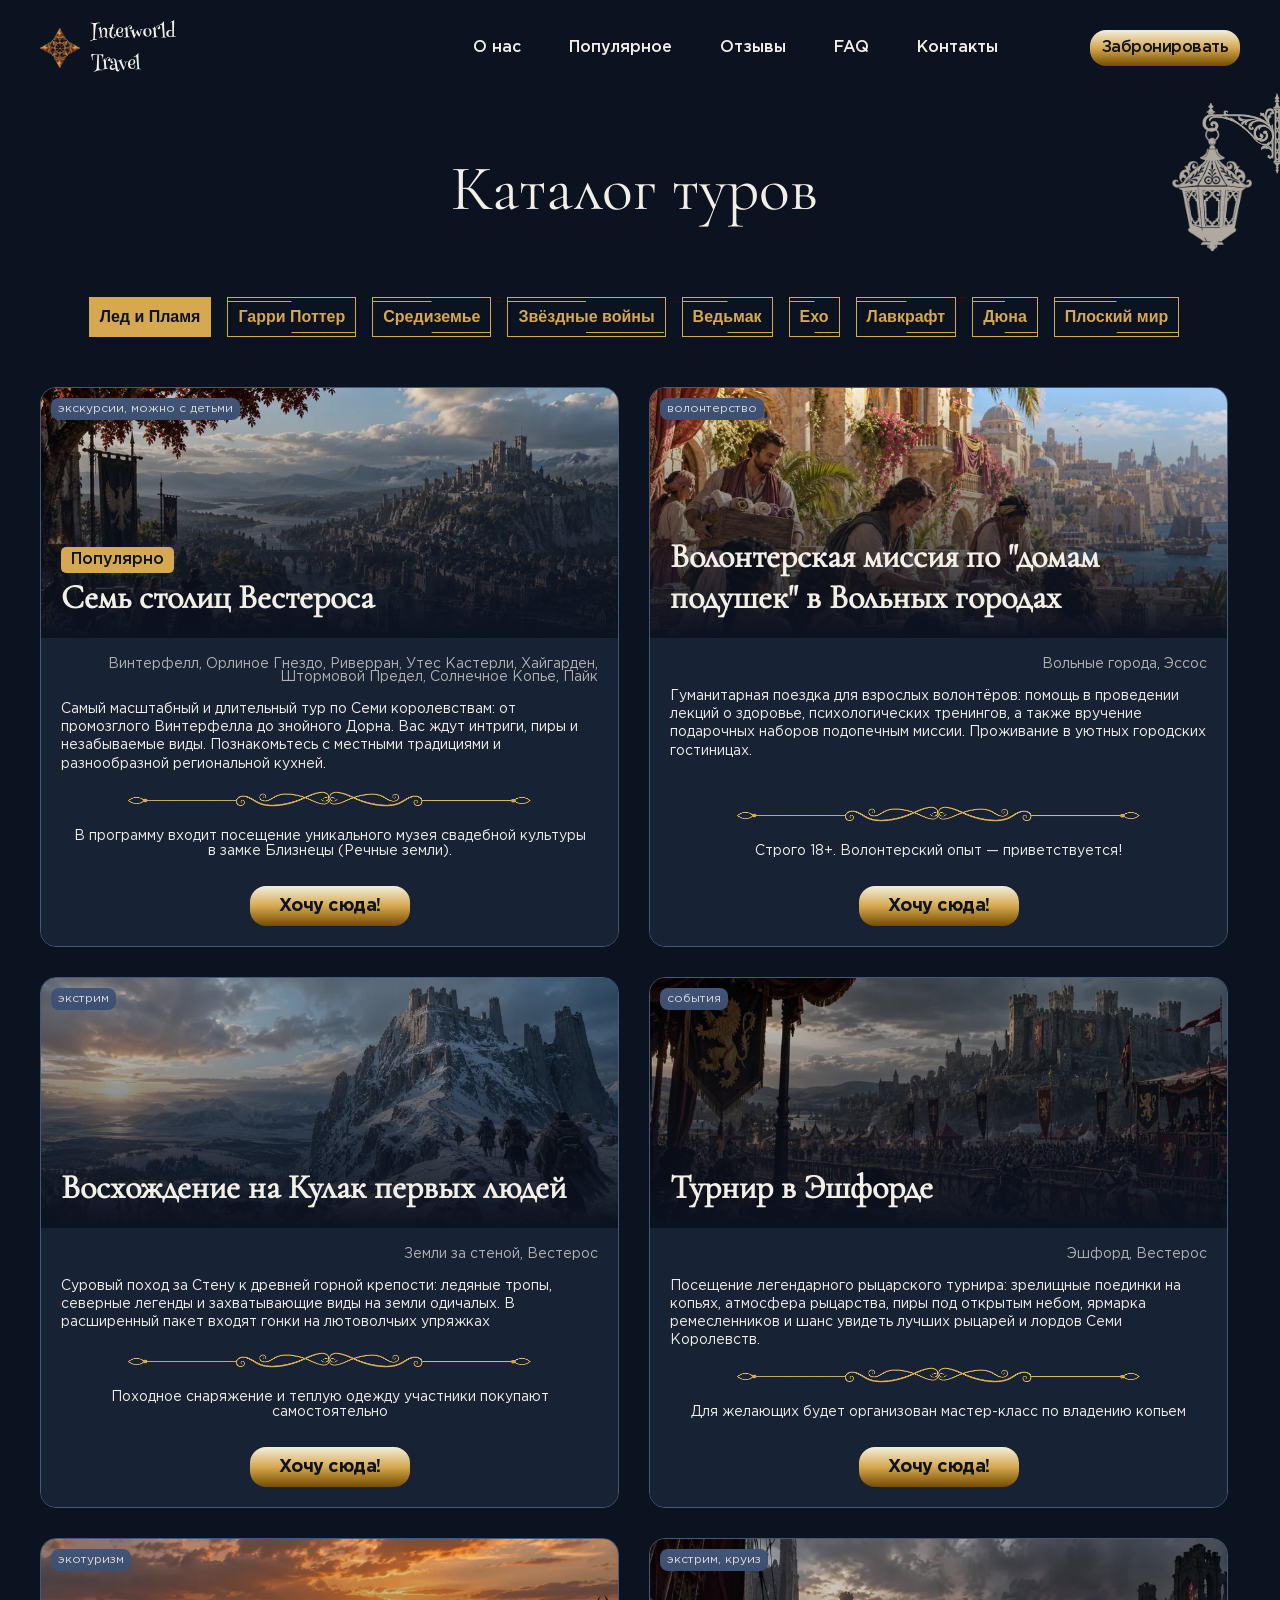
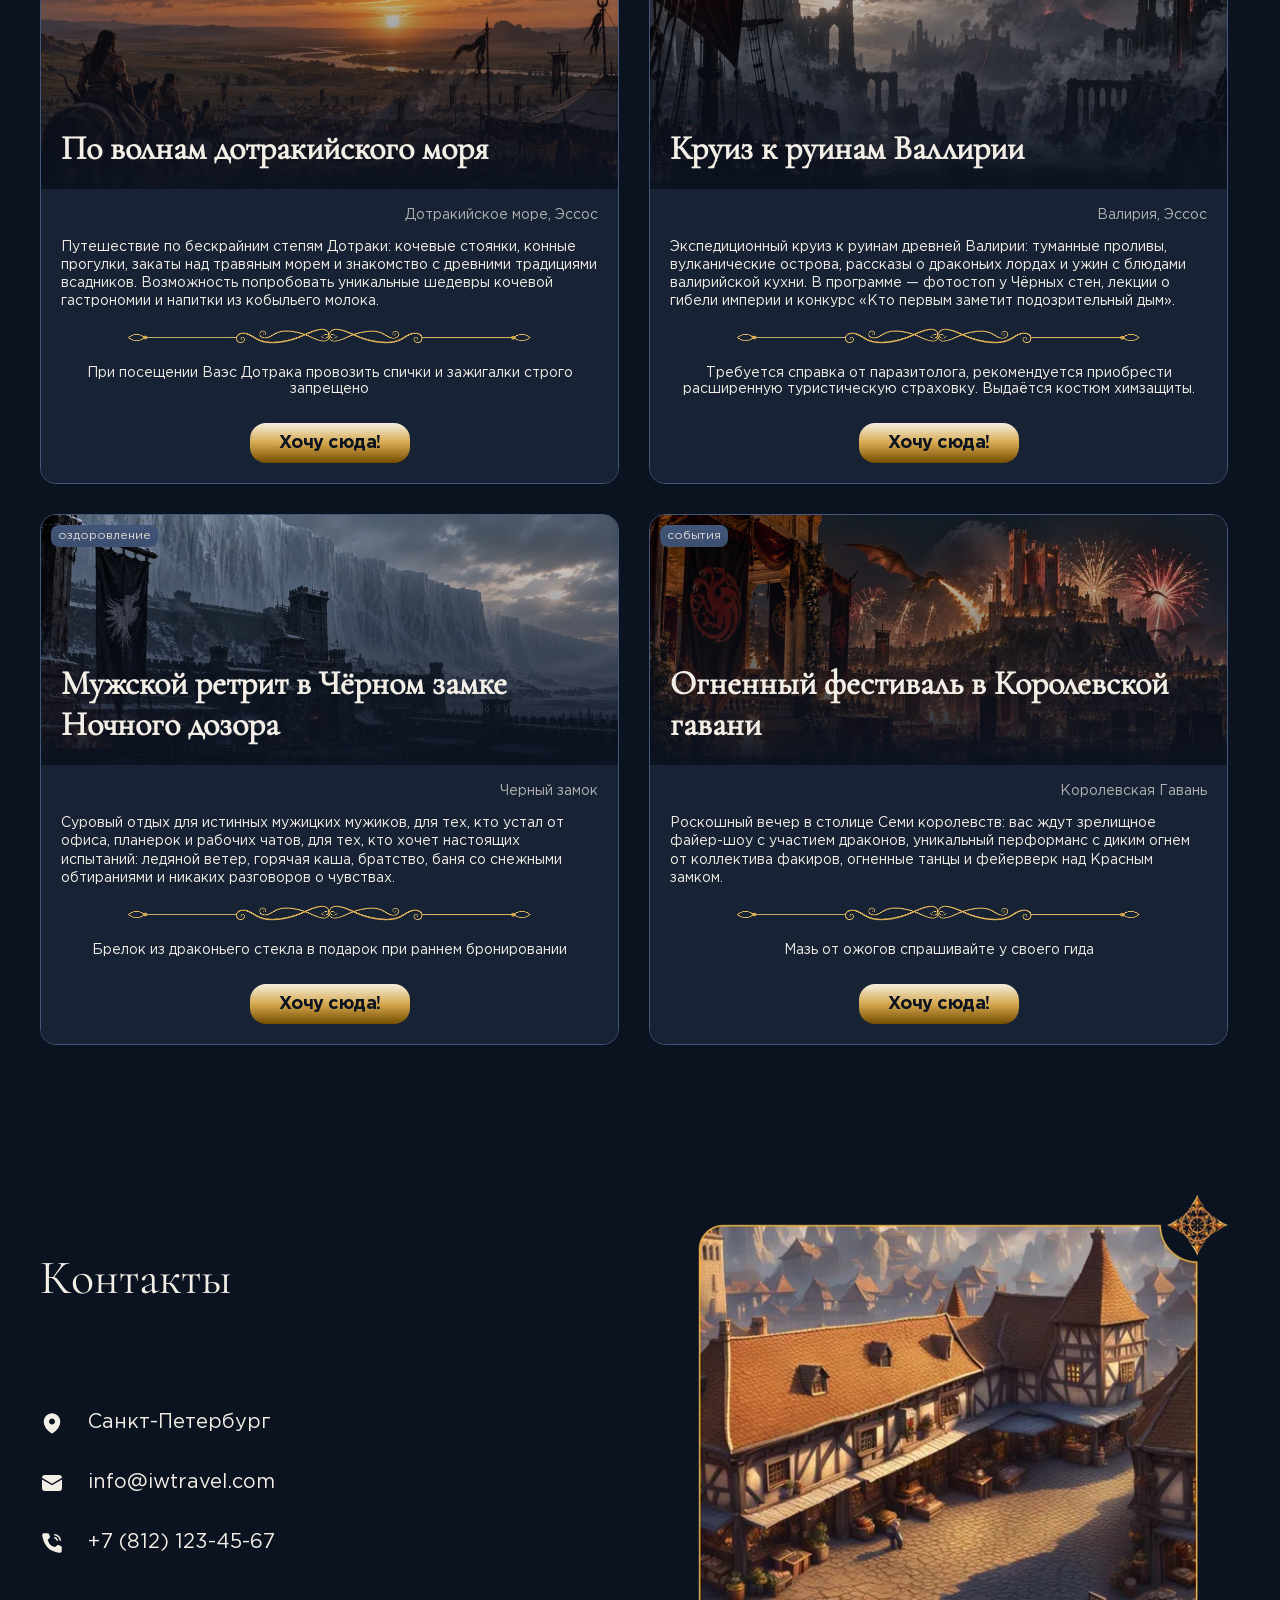
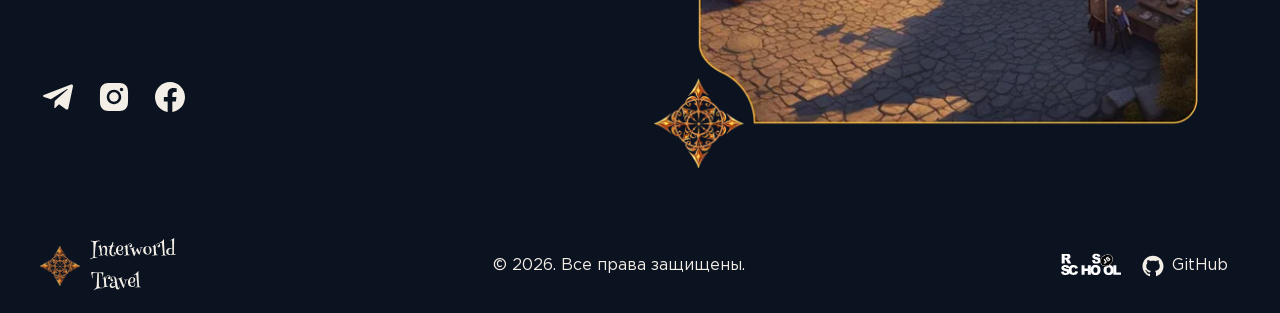
==== tours.html @ 9b6969e9 "feat: hide scrollbar on mobiles, optimize images" ====
<!DOCTYPE html>
<html lang="ru">

<head>
  <meta charset="UTF-8">
  <meta name="viewport" content="width=device-width, initial-scale=1.0">
  <meta name="description" content="Авторские туры по вымышленным мирам: от Средиземья до далекой галактики">
  <title>Interworld Travel</title>

  <meta property="og:type" content="website">
  <meta property="og:title" content="Interworld Travel — путешествия, о которых вы мечтали">
  <meta property="og:description" content="Авторские туры по вымышленным мирам: от Средиземья до далекой галактики">
  <meta property="og:url" content="https://milarut.github.io/rsschool-landing-page/">
  <meta property="og:image" content="https://milarut.github.io/rsschool-landing-page/assets/img/about-img.png">
  <meta property="og:site_name" content="Interworld Travel">

  <link rel="icon" type="image/png" href="./assets/favicon/favicon-96x96.png" sizes="96x96">
  <link rel="icon" type="image/svg+xml" href="./assets/favicon//favicon.svg">
  <link rel="shortcut icon" href="/favicon.ico">
  <link rel="apple-touch-icon" sizes="180x180" href="./assets/favicon//apple-touch-icon.png">
  <link rel="manifest" href="./assets/favicon//site.webmanifest">

  <link rel="preload" href="./assets/fonts/CormorantGaramond-Regular.woff2" type="font/woff2" as="font"
    crossorigin="anonymous">
  <link rel="preload" href="./assets/fonts/GothamPro-Bold.woff2" type="font/woff2" as="font" crossorigin="anonymous">
  <link rel="preload" href="./assets/fonts/GothamPro.woff2" type="font/woff2" as="font" crossorigin="anonymous">
  <link rel="preload" href="./assets/fonts/GothamPro-Medium.woff2" type="font/woff2" as="font" crossorigin="anonymous">

  <link rel="stylesheet" href="./assets/css/tours.css">
</head>

<body>
  <script type="text/javascript">
    const body = document.querySelector('body');
    if (localStorage.getItem('data-theme') === 'light') {
      body.classList.add('light');
    }
  </script>
  <div class="wrapper">
    <header class="header header--transparent">
      <div class="container">
        <div class="header__content">
          <a href="index.html" class="header__logo logo">
            <span class="logo__img">
              <img src="./assets/img/logo.svg" width="50" height="50" alt="Логотип Interworld Travel.">
            </span>
            <span class="logo__text">
              <img src="./assets/img/logo-text.svg" width="86" height="55" alt="Interworld Travel.">
            </span>
          </a>
          <button class="header__theme-switcher" aria-label="Переключить тему" title="Переключить тему">
            <img class="lamp" src="./assets/img/lamp.webp" width="100" height="133" alt="" aria-hidden="true">
            <img class="hanger" src="./assets/img/hanger.webp" alt="" aria-hidden="true">
            <span class="header__theme-switcher-bg"></span>
          </button>
          <button class="header__menu-toggle js-dropdown-trigger" data-id="#nav" aria-label="Открыть меню">
            <span></span>
          </button>
          <nav class="header__nav nav">
            <ul class="nav__list list-reset preload" id="nav">
              <li class="nav__item">
                <a class="nav__link nav__link--anchor" href="index.html#about">О нас</a>
              </li>
              <li class="nav__item">
                <a class="nav__link nav__link--anchor" href="index.html#popular">Популярное</a>
              </li>
              <li class="nav__item">
                <a class="nav__link nav__link--anchor" href="index.html#reviews">Отзывы</a>
              </li>
              <li class="nav__item">
                <a class="nav__link nav__link--anchor" href="index.html#faq">FAQ</a>
              </li>
              <li class="nav__item">
                <a class="nav__link nav__link--anchor" href="#contacts">Контакты</a>
              </li>
              <li class="nav__item">
                <button class="nav__link success-btn btn btn--primary">
                  <span>Забронировать</span>
                </button>
              </li>
            </ul>
          </nav>
        </div>
      </div>
    </header>
    <main class="main">
      <section class="tours">
        <div class="container">
          <h1 class="tours__title title">Каталог туров</h1>
          <div class="tours__tabs">
            <button class="tours__tabs-btn tabs-btn is-active" data-tab="martin">Лед и Пламя</button>
            <button class="tours__tabs-btn tabs-btn" data-tab="rowling">Гарри Поттер</button>
            <button class="tours__tabs-btn tabs-btn" data-tab="tolkien">Средиземье</button>
            <button class="tours__tabs-btn tabs-btn" data-tab="starwars">Звёздные войны</button>
            <button class="tours__tabs-btn tabs-btn" data-tab="witcher">Ведьмак</button>
            <button class="tours__tabs-btn tabs-btn" data-tab="exo">Ехо</button>
            <button class="tours__tabs-btn tabs-btn" data-tab="lovecraft">Лавкрафт</button>
            <button class="tours__tabs-btn tabs-btn" data-tab="dune">Дюна</button>
            <button class="tours__tabs-btn tabs-btn" data-tab="pratchett">Плоский мир</button>
          </div>
          <div class="tours__content">
            <ul class="tours__list list-reset" id="skeleton">
              <li class="tours__item">
                <div class="tours__image">
                  <h2 class="tours__name"></h2>
                </div>
                <div class="tours__info">
                  <span class="tours__location"></span>
                  <p class="tours__description"></p>
                  <p class="tours__btn btn btn--primary"><span></span></з>
                </div>
              </li>
              <li class="tours__item">
                <div class="tours__image">
                  <h2 class="tours__name"></h2>
                </div>
                <div class="tours__info">
                  <span class="tours__location"></span>
                  <p class="tours__description"></p>
                  <p class="tours__btn btn btn--primary"><span></span></з>
                </div>
              </li>
              <li class="tours__item">
                <div class="tours__image">
                  <h2 class="tours__name"></h2>
                </div>
                <div class="tours__info">
                  <span class="tours__location"></span>
                  <p class="tours__description"></p>
                  <p class="tours__btn btn btn--primary"><span></span></з>
                </div>
              </li>
              <li class="tours__item">
                <div class="tours__image">
                  <h2 class="tours__name"></h2>
                </div>
                <div class="tours__info">
                  <span class="tours__location"></span>
                  <p class="tours__description"></p>
                  <p class="tours__btn btn btn--primary"><span></span></з>
                </div>
              </li>
            </ul>
            <ul class="tours__list list-reset" id="tours-list"></ul>
            <button class="tours__more-btn btn tours__tabs-btn">
              <span>Показать ещё</span>
            </button>
          </div>
        </div>
      </section>
      <section class="contacts" id="contacts">
        <div class="container">
          <div class="contacts__wrapper">
            <div class="contacts__info">
              <h2 class="contacts__title title">Контакты</h2>
              <ul class="contacts__list list-reset">
                <li class="contacts__item">
                  <a href="https://maps.app.goo.gl/6AZznmpNh7ytuM3fA" class="contacts__link" target="_blank"
                    rel="nofollow noopener noreferrer">
                    <svg width="24" height="24" viewBox="0 0 24 24" fill="none" xmlns="http://www.w3.org/2000/svg">
                      <path fill-rule="evenodd" clip-rule="evenodd"
                        d="M11.54 22.351L11.61 22.391L11.638 22.407C11.749 22.467 11.8733 22.4985 11.9995 22.4985C12.1257 22.4985 12.25 22.467 12.361 22.407L12.389 22.392L12.46 22.351C12.5207 22.3157 12.6057 22.2647 12.715 22.198C12.932 22.065 13.239 21.868 13.605 21.609C14.5657 20.9303 15.4633 20.1666 16.287 19.327C18.231 17.337 20.25 14.347 20.25 10.5C20.25 8.31196 19.3808 6.21354 17.8336 4.66637C16.2865 3.11919 14.188 2.25 12 2.25C9.81196 2.25 7.71354 3.11919 6.16637 4.66637C4.61919 6.21354 3.75 8.31196 3.75 10.5C3.75 14.346 5.77 17.337 7.713 19.327C8.53672 20.1666 9.43434 20.9303 10.395 21.609C10.7666 21.8716 11.1486 22.1191 11.54 22.351ZM12 13.5C12.7956 13.5 13.5587 13.1839 14.1213 12.6213C14.6839 12.0587 15 11.2956 15 10.5C15 9.70435 14.6839 8.94129 14.1213 8.37868C13.5587 7.81607 12.7956 7.5 12 7.5C11.2044 7.5 10.4413 7.81607 9.87868 8.37868C9.31607 8.94129 9 9.70435 9 10.5C9 11.2956 9.31607 12.0587 9.87868 12.6213C10.4413 13.1839 11.2044 13.5 12 13.5Z"
                        fill="currentColor" />
                    </svg>
                    <span>Санкт-Петербург</span>
                  </a>
                </li>
                <li class="contacts__item">
                  <a href="mailto:info@mezhdu-mirye.ru" class="contacts__link">
                    <svg width="24" height="24" viewBox="0 0 24 24" fill="none" xmlns="http://www.w3.org/2000/svg">
                      <path fill-rule="evenodd" clip-rule="evenodd"
                        d="M22 6.86L12 12.635L2 6.86V6.75C2.00132 6.02106 2.29148 5.32236 2.80692 4.80692C3.32236 4.29148 4.02106 4.00132 4.75 4H19.25C19.9789 4.00132 20.6776 4.29148 21.1931 4.80692C21.7085 5.32236 21.9987 6.02106 22 6.75V6.86ZM2 8.59L12 14.365V14.37L22 8.595V17.245C21.9987 17.9739 21.7085 18.6726 21.1931 19.1881C20.6776 19.7035 19.9789 19.9937 19.25 19.995H4.75C4.02106 19.9937 3.32236 19.7035 2.80692 19.1881C2.29148 18.6726 2.00132 17.9739 2 17.245V8.59Z"
                        fill="currentColor" />
                    </svg>
                    <span>info@iwtravel.com</span>
                  </a>
                </li>
                <li class="contacts__item">
                  <a href="tel:+78121234567" class="contacts__link">
                    <svg width="24" height="24" viewBox="0 0 24 24" fill="none" xmlns="http://www.w3.org/2000/svg">
                      <path
                        d="M18 9.75H16.5C16.4994 9.15345 16.2622 8.5815 15.8403 8.15967C15.4185 7.73784 14.8466 7.5006 14.25 7.5V6C15.2442 6.00119 16.1973 6.39666 16.9003 7.09966C17.6033 7.80267 17.9988 8.7558 18 9.75Z"
                        fill="currentColor" />
                      <path
                        d="M21 9.75001H19.5C19.498 8.35823 18.9443 7.02402 17.9601 6.03989C16.976 5.05575 15.6418 4.50199 14.25 4.50001V3.00001C16.0396 3.00199 17.7553 3.71379 19.0208 4.97923C20.2862 6.24467 20.998 7.9604 21 9.75001ZM15.2497 16.1115L16.9297 14.4315C17.1548 14.2068 17.4407 14.053 17.7522 13.989C18.0637 13.925 18.3871 13.9537 18.6825 14.0715L20.7285 14.8905C21.0299 15.0114 21.2882 15.2197 21.4702 15.4886C21.6523 15.7576 21.7497 16.0748 21.75 16.3995V20.1203C21.7505 20.3414 21.7059 20.5603 21.6189 20.7636C21.5319 20.9669 21.4043 21.1504 21.2439 21.3026C21.0836 21.4549 20.8938 21.5729 20.6863 21.6493C20.4788 21.7257 20.2578 21.7589 20.037 21.747C5.6955 20.8545 2.799 8.70751 2.26125 4.05601C2.2352 3.8286 2.2576 3.59826 2.32696 3.38013C2.39632 3.16201 2.51108 2.96104 2.66368 2.79044C2.81628 2.61984 3.00327 2.48349 3.21235 2.39034C3.42143 2.29719 3.64786 2.24937 3.87675 2.25001H7.5315C7.85623 2.2503 8.17345 2.34773 8.44236 2.52977C8.71128 2.7118 8.91958 2.97012 9.0405 3.27151L9.85875 5.31751C9.97654 5.61288 10.0052 5.9363 9.94124 6.24779C9.87726 6.55929 9.72343 6.84522 9.49875 7.07026L7.81875 8.75026C7.81875 8.75026 8.75025 15.2993 15.2497 16.1115Z"
                        fill="currentColor" />
                    </svg>
                    <span>+7 (812) 123-45-67</span>
                  </a>
                </li>
              </ul>
              <div class="contacts__socials socials">
                <ul class="socials__list list-reset">
                  <li class="socials__item">
                    <a href="#">
                      <svg width="24" height="24" viewBox="0 0 24 24" fill="none" xmlns="http://www.w3.org/2000/svg">
                        <path
                          d="M20.665 3.717L2.935 10.554C1.725 11.04 1.732 11.715 2.713 12.016L7.265 13.436L17.797 6.791C18.295 6.488 18.75 6.651 18.376 6.983L9.843 14.684H9.841L9.843 14.685L9.529 19.377C9.989 19.377 10.192 19.166 10.45 18.917L12.661 16.767L17.26 20.164C18.108 20.631 18.717 20.391 18.928 19.379L21.947 5.151C22.256 3.912 21.474 3.351 20.665 3.717Z"
                          fill="currentColor" />
                      </svg>
                    </a>
                  </li>
                  <li class="socials__item">
                    <a href="#">
                      <svg width="24" height="24" viewBox="0 0 24 24" fill="none" xmlns="http://www.w3.org/2000/svg">
                        <path
                          d="M12 8.87578C10.2797 8.87578 8.87579 10.2797 8.87579 12C8.87579 13.7203 10.2797 15.1242 12 15.1242C13.7203 15.1242 15.1242 13.7203 15.1242 12C15.1242 10.2797 13.7203 8.87578 12 8.87578ZM21.3703 12C21.3703 10.7062 21.382 9.42422 21.3094 8.13281C21.2367 6.63281 20.8945 5.30156 19.7977 4.20469C18.6984 3.10547 17.3695 2.76562 15.8695 2.69297C14.5758 2.62031 13.2938 2.63203 12.0023 2.63203C10.7086 2.63203 9.42657 2.62031 8.13516 2.69297C6.63516 2.76562 5.30391 3.10781 4.20704 4.20469C3.10782 5.3039 2.76797 6.63281 2.69532 8.13281C2.62266 9.42656 2.63438 10.7086 2.63438 12C2.63438 13.2914 2.62266 14.5758 2.69532 15.8672C2.76797 17.3672 3.11016 18.6984 4.20704 19.7953C5.30625 20.8945 6.63516 21.2344 8.13516 21.307C9.42891 21.3797 10.7109 21.368 12.0023 21.368C13.2961 21.368 14.5781 21.3797 15.8695 21.307C17.3695 21.2344 18.7008 20.8922 19.7977 19.7953C20.8969 18.6961 21.2367 17.3672 21.3094 15.8672C21.3844 14.5758 21.3703 13.2937 21.3703 12ZM12 16.807C9.33985 16.807 7.19297 14.6602 7.19297 12C7.19297 9.33984 9.33985 7.19297 12 7.19297C14.6602 7.19297 16.807 9.33984 16.807 12C16.807 14.6602 14.6602 16.807 12 16.807ZM17.0039 8.11875C16.3828 8.11875 15.8813 7.61719 15.8813 6.99609C15.8813 6.375 16.3828 5.87344 17.0039 5.87344C17.625 5.87344 18.1266 6.375 18.1266 6.99609C18.1268 7.14357 18.0978 7.28964 18.0415 7.42593C17.9851 7.56222 17.9024 7.68606 17.7982 7.79034C17.6939 7.89463 17.57 7.97731 17.4338 8.03367C17.2975 8.09002 17.1514 8.11893 17.0039 8.11875Z"
                          fill="currentColor" />
                      </svg>
                    </a>
                  </li>
                  <li class="socials__item">
                    <a href="#">
                      <svg width="24" height="24" viewBox="0 0 24 24" fill="none" xmlns="http://www.w3.org/2000/svg">
                        <path
                          d="M11.9929 2C6.46824 2 2 6.5 2 12.0571C2 17.0714 5.65453 21.2429 10.4368 22V14.9714H7.89579V12.0571H10.4368V9.84286C10.4368 7.31429 11.9358 5.92857 14.2056 5.92857C15.3048 5.92857 16.4468 6.12857 16.4468 6.12857V8.6H15.1906C13.9486 8.6 13.5632 9.37143 13.5632 10.1714V12.0571H16.3326L15.8901 14.9714H13.5632V22C18.3455 21.2429 22 17.0857 22 12.0571C22 6.5 17.5318 2 12.0071 2H11.9929Z"
                          fill="currentColor" />
                      </svg>
                    </a>
                  </li>
                </ul>
              </div>
            </div>
            <div class="contacts__image">
              <img src="./assets/img/contacts.webp" width="580" height="580" alt="" aria-hidden="true">
            </div>
          </div>
        </div>
      </section>
    </main>
    <footer class="footer">
      <div class="container">
        <div class="footer__wrapper">
          <a href="#" class="footer__logo logo">
            <span class="logo__img">
              <img src="./assets/img/logo.svg" width="50" height="50" alt="Логотип Interworld Travel.">
            </span>
            <span class="logo__text">
              <img src="./assets/img/logo-text.svg" width="86" height="55" alt="Interworld Travel.">
            </span>
          </a>
          <p>&copy; 2026. Все права защищены.</p>
          <div class="footer__links">
            <a href="https://rs.school/courses/javascript" class="footer__rsschool" target="_blank"
              rel="nofollow noopener">
              <img src="./assets/img/rs_school_js.svg" width="60" height="22" alt="Логотип RS School.">
            </a>
            <a href="https://github.com/MilaRut" class="footer__github" target="_blank" rel="nofollow noopener">
              <svg width="24" height="24" viewBox="0 0 24 24" fill="none" xmlns="http://www.w3.org/2000/svg">
                <path
                  d="M11.9906 1.78829C6.19453 1.78594 1.5 6.47813 1.5 12.2695C1.5 16.8492 4.43672 20.7422 8.52656 22.1719C9.07734 22.3102 8.99297 21.9188 8.99297 21.6516V19.8352C5.8125 20.2078 5.68359 18.1031 5.47031 17.7516C5.03906 17.0156 4.01953 16.8281 4.32422 16.4766C5.04844 16.1039 5.78672 16.5703 6.64219 17.8336C7.26094 18.75 8.46797 18.5953 9.07969 18.443C9.21328 17.8922 9.49922 17.4 9.89297 17.018C6.59766 16.4273 5.22422 14.4164 5.22422 12.0258C5.22422 10.8656 5.60625 9.79922 6.35625 8.93907C5.87812 7.5211 6.40078 6.30703 6.47109 6.12657C7.83281 6.00469 9.24844 7.10157 9.35859 7.18829C10.132 6.97969 11.0156 6.86954 12.0047 6.86954C12.9984 6.86954 13.8844 6.98438 14.6648 7.19532C14.9297 6.99375 16.2422 6.05157 17.5078 6.16641C17.5758 6.34688 18.0867 7.53282 17.6367 8.93204C18.3961 9.79454 18.7828 10.8703 18.7828 12.0328C18.7828 14.4281 17.4 16.4414 14.0953 17.0227C14.3784 17.301 14.6031 17.633 14.7564 17.9992C14.9098 18.3654 14.9886 18.7585 14.9883 19.1555V21.7922C15.007 22.0031 14.9883 22.2117 15.3398 22.2117C19.4906 20.8125 22.4789 16.8914 22.4789 12.2719C22.4789 6.47813 17.782 1.78829 11.9906 1.78829Z"
                  fill="currentColor" />
              </svg>
              <span>GitHub</span>
            </a>
          </div>
        </div>
      </div>
    </footer>

  </div>

  <div class="modal modal--preload" id="order-modal">
    <div class="modal__content">
      <button class="modal__close-btn"></button>
      <div class="modal__top">
        <div class="modal__sidebar">
          <div class="modal__image">
            <img src="" alt="" width="600" height="400">
          </div>
          <div class="modal__params">
            <div class="tours__parameter">
              <span class="tours__parameter-label">Рейтинг:</span>
              <p class="modal__rating tours__parameter-value">4.7</p>
            </div>
            <div class="tours__parameter">
              <span class="tours__parameter-label">Опасность:</span>
              <p class="modal__danger tours__parameter-value" data-value="3"></p>
            </div>
            <div class="tours__parameter">
              <span class="tours__parameter-label">Цена:</span>
              <p class="modal__price tours__parameter-value"></p>
            </div>
          </div>
        </div>
        <div class="modal__info">
          <p class="modal__name"></p>
          <p class="modal__location"></p>
          <p class="modal__description"></p>
          <div class="modal__note-wrapper"></div>
        </div>
      </div>
      <div class="modal__divider"></div>
      <div class="modal__bottom">
        <div class="modal__options">
          <div class="modal__controls">
            <span class="modal__legend">Укажите кол-во путевок</span>
            <div class="modal__quantity">
              <button class="minus">-</button>
              <label>
                <input id="quantity" type="number" max="10" value="1">
              </label>
              <button class="plus">+</button>
            </div>
          </div>
          <div class="modal__controls">
            <span class="modal__legend">Нужна страховка?</span>
            <fieldset>
              <label>
                <span>Нет</span>
                <input type="radio" name="insurance" value="0" checked>
              </label>
              <label>
                <span>Стандарт</span>
                <input type="radio" name="insurance" value="500">
              </label>
              <label>
                <span>Расширенная</span>
                <input type="radio" name="insurance" value="1000">
              </label>
            </fieldset>
          </div>
        </div>
        <div class="modal__output">
          <div>
            Стоимость:
            <p class="modal__summary"></p>
          </div>
          <button class="modal__order-btn success-btn btn btn--primary">
            <span>Отправить заявку</span>
          </button>
        </div>
      </div>
    </div>
  </div>

  <div class="modal modal--preload" id="success-modal">
    <div class="modal__content">
      <button class="modal__close-btn"></button>
      <h2>Спасибо за вашу заявку!</h2>
      <p>Мы свяжемся с&nbsp;вами по&nbsp;тайному телепатическому каналу для&nbsp;обсуждения деталей поездки.</p>
      <div class="modal__logo">
        <img src="./assets/img/logo.svg" width="150" height="150" alt="Логотип Interworld Travel">
      </div>
      <p>А если серьезно — благодарю, что зашли на&nbsp;эту страницу!<br>Надеюсь, вам понравилось мое творчество ㋛</p>
      <p>По всем вопросам со мной можно связаться в&nbsp;<a href="https://t.me/degusyanz" target="_blank"
          rel="nofollow noopener">телеграме</a> или&nbsp;<a href="https://discord.com/users/932258504213938207"
          target="_blank" rel="nofollow noopener">дискорде</a>, а также написать мне на <a
          href="mailto:milarut.dev@gmail.com">milarut.dev@gmail.com</a>.
      </p>
    </div>
  </div>

  <script type="module" src="./assets/js/script.js?v=0212242326"></script>
</body>


</html>
---- assets/css/tours.css ----
/* Fonts */

@font-face {
  font-style: normal;
  font-weight: 400;
  font-family: "CormorantGaramond";
  font-display: swap;
  src: url("../fonts/CormorantGaramond-Regular.woff2") format("woff2");
}

@font-face {
  font-style: normal;
  font-weight: 400;
  font-family: "GothamPro";
  font-display: swap;
  src: url("../fonts/GothamPro.woff2") format("woff2");
}

@font-face {
  font-style: normal;
  font-weight: 500;
  font-family: "GothamPro";
  font-display: swap;
  src: url("../fonts/GothamPro-Medium.woff2") format("woff2");
}

@font-face {
  font-style: normal;
  font-weight: 600;
  font-family: "GothamPro";
  font-display: swap;
  src: url("../fonts/GothamPro-Bold.woff2") format("woff2");
}

/* Глобальные CSS-переменные */
:root {
  --bg-main: #0b1220;
  --bg-secondary: #172235;
  --text-primary: #F3EFE6;
  --accent: #D6A84F;
  --accent-bright: #744d00;
  --accent-light: #f3efde;
  --hover-blue: #3b5074;
  --border-dark: #44587c;

  --font-main: "GothamPro", Arial, sans-serif;
  --font-accent: "CormorantGaramond", Georgia, serif;
  --font-size-base: 16px;

  --spacing-sm: 8px;
  --spacing-md: 16px;
  --spacing-lg: 24px;

  --transition: 0.3s ease;
}

/* Reboot */

* {
  margin: 0;
  padding: 0;
  box-sizing: border-box;
  -webkit-tap-highlight-color: transparent;
}

a {
  text-decoration: none;
}

button {
  background-color: transparent;
  border: none;
  cursor: pointer;
}

html {
  scroll-behavior: smooth;
  scrollbar-gutter: stable;
  scroll-padding-top: 95px;
}

html,
body {
  font-family: var(--font-main);
  font-size: var(--font-size-base);
  min-height: 100vh;
}

body {
  position: relative;
  display: flex;
  flex-direction: column;
  background-color: var(--bg-main);
  color: var(--text-primary);
}

body.no-scroll {
  overflow: hidden;
  width: 100%;
  height: 100%;
}

.wrapper {
  position: relative;
  display: flex;
  flex-direction: column;
  min-height: 100vh;
  min-height: calc(100 * var(--vh, 1vh));
}

header,
footer {
  flex-shrink: 0;
}

main {
  flex-grow: 1;
}

img {
  display: block;
  width: 100%;
  height: auto;
}

.container {
  max-width: 1280px;
  padding: 0 40px;
  margin: 0 auto;
}

.list-reset {
  margin: 0;
  padding: 0;
  list-style: none;
}

.visually-hidden {
  position: absolute;

  width: 1px;
  height: 1px;
  margin: -1px;
  padding: 0;
  overflow: hidden;
  white-space: nowrap;
  border: 0;
  clip: rect(0 0 0 0);
  clip-path: inset(100%);
}

section:not(.hero) {
  padding: 60px 0 40px;
}

.title {
  font-size: 48px;
  font-weight: 400;
  font-family: var(--font-accent);
  margin-bottom: 30px;
}

details,
summary {
  margin: 0;
  padding: 0;
}

summary {
  list-style: none;
  cursor: pointer;
}

summary::-webkit-details-marker {
  display: none;
}

summary::marker {
  display: none;
  content: "";
}

input[type="number"] {
  -webkit-appearance: none;
  -moz-appearance: textfield;
  appearance: none;
}

input[type="number"]::-webkit-outer-spin-button,
input[type="number"]::-webkit-inner-spin-button {
  -webkit-appearance: none;
  margin: 0;
}

::-webkit-scrollbar {
  width: 12px;
  height: 12px;
}

::-webkit-scrollbar-track {
  background: var(--bg-secondary);
}

::-webkit-scrollbar-thumb {
  background: var(--border-dark);
  border-radius: 10px;
}

/* Styles */

.btn {
  position: relative;
  display: flex;
  align-items: center;
  justify-content: center;
  width: fit-content;
  font-family: var(--font-main);
  line-height: 1;
  letter-spacing: -0.5px;
  cursor: pointer;
}

.btn span,
.btn svg {
  z-index: 10;
  pointer-events: none;
}

.btn--primary {
  background: var(--accent);
  background: linear-gradient(to bottom, var(--accent-light) 0%, var(--accent) 50%, var(--accent-bright) 100%);
  color: var(--bg-main);
  font-weight: 600;
  line-height: 1;
  border-radius: var(--spacing-md);
  gap: 8px;
  overflow: hidden;
}

.btn--primary::after {
  position: absolute;
  content: "";
  bottom: -100%;
  left: 0;
  width: 100%;
  height: 100%;
  background-color: var(--accent);
  transition: transform var(--transition);
}

.btn--primary:hover::after {
  transform: translateY(-100%);
}

.btn--secondary {
  color: var(--accent);
  transition: color var(--transition);
  gap: 5px;
}

.btn--secondary span {
  padding-bottom: 2px;
}

.btn--secondary:hover {
  color: var(--accent-bright);
}

.header {
  position: fixed;
  top: 0;
  left: 50%;
  translate: -50% 0;
  width: 100%;
  background-color: rgba(11, 18, 32, 0.6);
  z-index: 100;
  transition: background-color var(--transition);
}

.header::after {
  position: absolute;
  content: "";
  inset: 0 0 0 0;
  backdrop-filter: blur(10px);
  z-index: -1;
}

.header--transparent {
  background-color: transparent;
}

.header--transparent::after {
  backdrop-filter: none;
}

.header__theme-switcher {
  position: absolute;
  width: 100px;
  height: 133px;
  top: 125px;
  right: 19px;
  transition: transform var(--transition);
  z-index: 300;
}

.header__theme-switcher.is-transformed {
  transform: scale(0.5) translate(67px, -90px);
}

.header__theme-switcher:focus,
.header__theme-switcher:focus-visible {
  outline: none;
}

.header__theme-switcher:hover .lamp {
  animation: swing 2s ease-in-out 1;
  transform-origin: 50% 0;
}

.header__theme-switcher img {
  filter: invert(0.7);
}

.hanger {
  position: absolute;
  top: -34px;
  right: -34px;
}

.header__content {
  display: flex;
  justify-content: space-between;
  align-items: center;
  padding: 20px 0;
}

.logo {
  display: flex;
  align-items: center;
  gap: 10px;
  transition: opacity var(--transition);
}

.logo:hover {
  opacity: 0.7;
}

.logo__img {
  display: block;
  min-width: 40px;
  width: 40px;
  height: 40px;
}

.logo__text {
  min-width: 86px;
  height: 55px;
}

.nav__list {
  display: flex;
  align-items: center;
  gap: 16px;
}

.nav__list.preload {
  transition: none;
}

.header__menu-toggle {
  display: none;
}

.nav__link {
  font-size: 16px;
  font-weight: 500;
  color: var(--text-primary);
  transition: color 0.3s ease;
  padding: var(--spacing-md);
  display: flex;
}

.nav__link:hover {
  color: var(--accent);
}

.nav__link.btn {
  min-width: 150px;
  margin-left: 60px;
  padding: 10px 10px;
  color: var(--bg-main);
  justify-content: center;
}

section.tours {
  padding: 150px 0 50px;
}

.tours__title {
  font-size: 64px;
  text-align: center;
}

.tours__tabs {
  display: flex;
  justify-content: center;
  align-items: center;
  flex-wrap: wrap;
  gap: 16px;
  margin-bottom: 50px;
  padding-top: 40px;
}

.tours__tabs-btn {
  position: relative;
  font-size: 16px;
  font-weight: 600;
  padding: 10px;
  border: 1px solid var(--accent);
  color: var(--accent);
  transition: all var(--transition);
}

.tours__tabs-btn::before,
.tours__tabs-btn::after {
  position: absolute;
  content: "";
  width: 100%;
  height: 1px;
  background-color: var(--accent);  
  transform: scale(0.5, 1);
  transition: transform var(--transition);
}

.tours__tabs-btn::before {
  top: 3px;
  left: 0;
  transform-origin: left;
}

.tours__tabs-btn::after {
  bottom: 3px;
  right: 0;
  transform-origin: right;
}

.tours__tabs-btn:hover::before,
.tours__tabs-btn:hover::after {
  transform: scale(1, 1);
}

.tours__tabs-btn:hover {
  background-color: rgba(214, 168, 79, 0.1);
}

.tours__tabs-btn.is-active {
  background-color: var(--accent);
  color: var(--bg-main);
  pointer-events: none;
}

.tours__list {
  display: grid;
  grid-template-columns: repeat(2, 1fr);
  gap: 30px;
  margin-bottom: 40px;
}

.tours__item {
  position: relative;
  display: grid;
  grid-template-rows: 250px auto;
  border-radius: var(--spacing-md);
  overflow: hidden;
  border: 1px solid var(--border-dark);
  cursor: pointer;
  transition: box-shadow var(--transition);
}

.tours__item.is-hidden {
  display: none;
}

.tours__item:hover {
  box-shadow: 0 0 20px rgba(207, 207, 207, 0.2);
}

.tours__image {
  position: relative;
  overflow: hidden;
}

.tours__image::after {
  position: absolute;
  content: "";
  inset: 0 0 0 0;
  width: 100%;
  height: 100%;
  background: rgba(11, 18, 32, 0.3);
  background: linear-gradient(0deg,rgba(11, 18, 32, 1) 0%, rgba(11, 18, 32, 0) 100%);
}

.tours__image img {
  object-fit: cover;
  height: 100%;
  object-position: top;
}

.tours__tags {
  position: absolute;
  top: 10px;
  left: 10px;
  padding: 5px 7px;
  border-radius: var(--spacing-sm);
  background-color: var(--border-dark);
  font-size: 12px;
}

.tours__name {
  position: absolute;
  bottom: 20px;
  left: 20px;
  z-index: 50;
  font-family: var(--font-accent);
  font-size: 34px;
  width: calc(100% - 40px);
}

[data-popular="true"]::before {
  position: absolute;
  content: "Популярно";
  top: -30px;
  left: 0;
  font-size: 16px;
  font-family: var(--font-main);
  font-weight: 500;
  padding: 5px 10px;
  background-color: var(--accent);
  border-radius: 5px;
  color: var(--bg-main);
}

.tours__info {
  display: flex;
  flex-direction: column;
  gap: 16px;
  width: 100%;
  min-height: 45%;
  background-color: var(--bg-secondary);
  z-index: 10;
  padding: 20px;
}

.tours__location {
  text-align: right;
  font-size: 14px;
  opacity: 0.7;
}

.tours__description {
  flex-grow: 1;
  font-size: 14px;
  line-height: 1.3;
}

.tours__note {
  position: relative;
  font-size: 14px;
  line-height: 1.1;
  padding: 10px;
  text-align: center;
  padding-top: 40px;
}

.tours__note::before {
  position: absolute;
  content: "";
  top: -10px;
  left: 50%;
  transform: translateX(-50%);
  width: 100%;
  height: 40px;
  background: url("../img/venzel.webp") center no-repeat;
  background-size: contain;
}

.tours__parameters {
  position: absolute;
  top: 0;
  right: 0;
  padding: 20px;
  border-radius: 0 0 0 var(--spacing-lg);
  background-color: var(--bg-secondary);
  transform: translateX(150%);
  transition: transform var(--transition);
}

@media (hover: hover) {
  .tours__item:hover .tours__parameters {
    transform: translateX(0);
  }
}

.tours__parameter {
  display: flex;
  align-items: center;
  gap: 7px;
  font-size: 14px;
  line-height: 1.5;
}

.tours__parameter-value[data-value] {
  display: inline-block;
  height: 24px;
  background: url("../img/star.svg");
  background-repeat: repeat-x;
  margin-top: auto;
}

.tours__parameter-value[data-value="1"] {
  width: 24px;
}

.tours__parameter-value[data-value="2"] {
  width: 48px;
}

.tours__parameter-value[data-value="3"] {
  width: 72px;
}

.tours__parameter-value[data-value="4"] {
  width: 96px;
}

.tours__parameter-value[data-value="5"] {
  width: 120px;
}

.tours__btn {
  min-width: 160px;
  height: 40px;
  padding: 10px 20px;
  margin: 0 auto;
  font-size: 18px;
  font-weight: 600;
}

.tours__btn span {
  pointer-events: none;
}

.tours__more-btn {
  display: none;
  margin: 0 auto;
  padding: 10px 20px;
  font-size: 18px;
}

.tours__list:has(.is-hidden) ~ .tours__more-btn {
  display: block;
}

#skeleton.is-hidden {
  display: none;
}

#skeleton .tours__item {
  position: relative;
  pointer-events: none;
  animation: pulse 2s infinite;
}

#skeleton .tours__item::before {
  position: absolute;
  content: "";
  inset: 0 0 0 0;
  width: 100%;
  height: 100%;
  background-color: rgba(11, 18, 32, 0.2);
  backdrop-filter: blur(5px);
  z-index: 100;
}

.contacts__wrapper {
  display: grid;
  grid-template-columns: repeat(2, 1fr);
  gap: 40px;
}

.contacts__info {
  display: flex;
  flex-direction: column;
  justify-content: space-evenly;
  gap: 20px;
}

.contacts__list {
  display: flex;
  flex-direction: column;
  gap: 36px;
  margin-bottom: 50px;
}

.contacts__link {
  font-size: 20px;
  font-weight: 400;
  color: var(--text-primary);
  display: flex;
  align-items: center;
  gap: 24px;
  width: fit-content;
}

.contacts__link span,
.contacts__link svg {
  transition: color var(--transition);
}

.contacts__link:hover span,
.contacts__link:hover svg {
  color: var(--accent);
}

.socials__list {
  display: flex;
  gap: 20px;
}

.socials__item {
  width: 36px;
  height: 36px;
  display: flex;
  align-items: center;
  justify-content: center;
}

.socials__item a {
  color: var(--text-primary);
  transition: color var(--transition);
}

.socials__item a:hover {
  color: var(--accent)
}

.socials__item a,
.socials__item a svg {
  width: 100%;
  height: 100%;
}

.footer__wrapper {
  display: flex;
  justify-content: space-between;
  align-items: center;
  gap: 20px;
  padding: 30px 0 20px;
  flex-wrap: wrap;
}

.footer__links {
  display: flex;
  align-items: center;
  gap: 20px;
}

.footer__rsschool {
  width: 60px;
  height: 26px;
  filter: invert(1);
  transition: opacity var(--transition);
}

.footer__rsschool:hover {
  opacity: 0.7;
}

.footer__github {
  display: flex;
  align-items: center;
  gap: 7px;
  color: var(--text-primary);
  transition: color var(--transition);
}

.footer__github:hover {
  color: var(--accent)
}

/* Modal */

.modal {
  opacity: 0;
  pointer-events: none;
  display: flex;
  justify-content: center;
  align-items: center;
  position: fixed;
  z-index: 1000;
  left: 0;
  top: 0;
  width: 100%;
  height: 100%;
  background-color: rgba(41, 41, 41, 0.6);
  backdrop-filter: blur(10px);
  transition: all 0.3s ease-in;
}

.modal--preload {
  transition: none;
}

.modal__content {
  position: absolute;
  display: flex;
  flex-direction: column;
  width: 100%;
  max-width: 900px;
  max-height: 100vh;
  gap: var(--spacing-lg);
  background-color: var(--bg-secondary);
  border: 1px solid var(--border-dark);
  border-radius: var(--spacing-md);
  box-shadow: 0 2px 35px 14px rgba(13, 13, 13, 0.04);
  padding: 40px;
  transform: scale(0);
  transition: transform 0.3s ease-in;
  overflow-y: auto;
}

.modal.is-active {
  opacity: 1;
  pointer-events: all;
  transition: all 0.3s ease-in;
}

.modal.is-active .modal__content {
  transform: scale(1);
  transition: transform 0.3s ease-in;
}

.modal__close-btn {
  position: absolute;
  display: flex;
  top: 20px;
  right: 20px;
  width: 40px;
  height: 40px;
  transition: opacity var(--transition);
}

@media (hover: hover) {
  .modal__close-btn:hover {
    opacity: 0.7;
  }
}

.modal__close-btn::before,
.modal__close-btn::after {
  position: absolute;
  content: "";
  top: 50%;
  left: 50%;
  width: 30px;
  height: 2px;
  background-color: var(--text-primary);
}

.modal__close-btn::after {
  transform: translate(-50%, -50%) rotate(45deg);
}

.modal__close-btn::before {
  transform: translate(-50%, -50%) rotate(-45deg);
}

.modal__top {
  display: grid;
  grid-template-columns: repeat(2, 1fr);
  gap: 30px;
}

.modal__image {
  margin-bottom: 16px;
  border-radius: var(--spacing-sm);
  overflow: hidden;
  border: 1px solid var(--accent);
}

.modal__params {
  display: flex;
  flex-direction: column;
  gap: var(--spacing-sm);
}

.modal__info {
  display: flex;
  flex-direction: column;
  gap: var(--spacing-md);
}

.modal__name {
  font-family: var(--font-accent);
  font-size: 36px;
  font-weight: 600;
}

.modal__location {
  font-size: 14px;
  opacity: 0.7;
  text-align: right;
}

.modal__note-wrapper:has(p) {
  border-right: 2px solid var(--accent);
  margin-top: 10px;
  padding: 5px 20px 5px 0;
}

.modal__note {
  font-size: 14px;
  opacity: 0.7;
  text-align: right;
}

.modal__divider {
  width: 80%;
  min-height: 40px;
  background: url("../img/venzel.webp") center no-repeat;
  background-size: cover;
  margin: 0 auto;
}

.modal__bottom {
  display: flex;
  flex-direction: column;
  gap: 24px;
}

.modal__options {
  display: flex;
  gap: 30px;
  justify-content: space-between;
  flex-wrap: wrap;
}

.modal__controls {
  display: flex;
  flex-direction: column;
  gap: var(--spacing-sm);
}

fieldset {
  margin: 0;
  padding: 0;
  border: 0;
  display: flex;
  gap: var(--spacing-sm)
}

#quantity {
  width: 50px;
  height: 40px;
  background-color: var(--bg-main);
  color: var(--text-primary);
  border: 1px solid var(--accent);
  border-radius: 5px;
  font-size: 20px;
  text-align: center;
}

.modal__quantity {
  display: flex;
  gap: 5px;
}

.plus,
.minus {
  background-color: var(--accent);
  width: 40px;
  height: 40px;
  border-radius: 5px;
  font-size: 20px;
  line-height: 1;
  display: flex;
  align-items: center;
  justify-content: center;
}

.minus {
  padding-bottom: 4px;
}

#quantity:focus-visible {
  outline: none;
}

label:has(input[type="radio"]) {
  position: relative;
}

label:has(input[type="radio"]) span {
  display: flex;
  padding: 10px;
  border: 1px solid var(--accent);
  border-radius: 5px;
  cursor: pointer;
  transition: all var(--transition);
}

@media (hover: hover) {
  label:has(input[type="radio"]):hover span {
    background-color: rgba(214, 168, 79, 0.7);
    color: var(--bg-main);
  }
}

label:has(input[type="radio"]:checked) span {
  background-color: var(--accent);
  color: var(--bg-main);
}

input[type="radio"] {
  position: absolute;
  top: 0;
  left: 0;
  width: 1px;
  height: 1px;
  opacity: 0;
}

.modal__output {
  display: flex;
  align-items: center;
  justify-content: space-between;
  gap: var(--spacing-md);
}

.modal__summary {
  font-size: 24px;
  font-weight: 600;
  color: var(--accent);
}

.modal__order-btn {
  min-height: 40px;
  padding: 14px 20px;
  font-size: 18px;
  font-weight: 600;
}

#success-modal .modal__content {
  text-align: center;
  align-items: center;
}

#success-modal h2 {
  font-size: 28px;
}

#success-modal p {
  font-size: 18px;
  max-width: 80%;
}

#success-modal a {
  color: var(--accent);
  transition: opacity var(--transition);
  text-decoration: underline;
  text-underline-offset: 3px;
}

@media (hover: hover) {
  #success-modal a:hover {
    opacity: 0.7;
  }
}

.modal__logo {
  width: 150px;
  height: 150px;
}

/* Light */

body.light {
  background-color: var(--text-primary);
  color: var(--bg-main);
}

body.light::-webkit-scrollbar-track {
  background: var(--hover-blue);
}

body.light::-webkit-scrollbar-thumb {
  background: var(--bg-secondary);
}

body.light .header {
  background-color: rgba(243, 239, 230, 0.8);
}

body.light .header--transparent {
  background-color: transparent;
}

body.light .logo__text {
  filter: invert(1);
}

body.light .nav__link {
  color: var(--bg-main);
}

body.light .nav__link:hover {
  color: var(--hover-blue);
}

body.light .header__theme-switcher img {
  filter: invert(0);
}

body.light .lamp {
  position: relative;
  z-index: 10;
}

body.light .header__theme-switcher-bg {
  position: absolute;
  content: "";
  width: 150%;
  height: 150%;
  top: 50%;
  left: 50%;
  transform: translate(-50%, -40%);
  background:
    radial-gradient(
      ellipse at center,
      rgba(255, 248, 190, 0.95) 0%,
      rgba(255, 220, 100, 0.65) 8%,
      rgba(255, 180, 40, 0.25) 25%,
      rgba(255, 150, 20, 0.08) 48%,
      transparent 72%
    );
  filter: blur(8px);
  pointer-events: none;
}

body.light .btn--primary {
  background: var(--bg-secondary);
  background: linear-gradient(to bottom, var(--hover-blue) 0%, var(--bg-secondary) 50%, var(--bg-main) 100%);
  color: var(--text-primary);
}

body.light .btn--primary::after {
  background-color: var(--bg-secondary);
}

body.light .btn--primary:hover {
  color: var(--text-primary);  
}

body.light .btn--secondary {
  color: var(--bg-main);
}

body.light .btn--secondary:hover {
  color: var(--hover-blue);
}

body.light .footer__rsschool {
  filter: invert(0);
}

body.light .tours__tabs-btn {
  border-color: var(--bg-secondary);
  color: var(--bg-secondary);
}

body.light .tours__tabs-btn:hover {
  background-color: rgba(59, 80, 116, 0.2);
}

body.light .tours__tabs-btn.is-active {
  background-color: var(--bg-secondary);
  color: var(--text-primary);
}

body.light .tours__tabs-btn::before, 
body.light .tours__tabs-btn::after {
  background-color: var(--bg-secondary);
}

body.light .tours__item:hover {
  box-shadow: 0 0 20px rgba(23, 34, 53, 0.2);
}

body.light .tours__tags {
  background-color: var(--accent);
  color: var(--bg-main);
}

body.light .tours__image::after {
  background: linear-gradient(0deg, rgba(243, 239, 222, 0.7) 0%, rgba(11, 18, 32, 0) 100%);
}

body.light [data-popular="true"]::before {
  background-color: var(--border-dark);
  color: var(--text-primary);
}

body.light .tours__info {
  background-color: var(--accent-light);
}

body.light .tours__note::before {
  filter: invert(0.6);  
}

body.light .tours__parameters {
  background-color: var(--accent-light);
}

body.light .contacts__item span,
body.light .contacts__item a,
body.light .socials__item a,
body.light .footer__github {
  color: var(--bg-main);
}

body.light .contacts__link:hover span,
body.light .contacts__link:hover svg,
body.light .socials__item a:hover,
body.light .footer__github:hover {
  color: var(--hover-blue);
}

body.light .footer__rsschool {
  filter: invert(0);
}

body.light .modal__content {
  background-color: var(--accent-light);
  border-color: var(--accent);
}

body.light .modal__close-btn::before,
body.light .modal__close-btn::after {
  background-color: var(--bg-main);
}

body.light .modal__note-wrapper:has(p) {
  border-color: var(--hover-blue);
}

body.light .modal__divider {
  filter: invert(0.6);
}

body.light .plus, 
body.light .minus {
  background-color: var(--border-dark);
  color: var(--text-primary);
}

body.light #quantity {
  background-color: var(--text-primary);
  border-color: var(--border-dark);
  color: var(--bg-main);
}

body.light label:has(input[type="radio"]) span {
  border-color: var(--border-dark);
}

body.light label:has(input[type="radio"]:checked) span {
  background-color: var(--hover-blue);
  border-color: var(--hover-blue);
  color: var(--text-primary);
}

body.light .modal__summary {
  color: var(--border-dark);
}

body.light #success-modal a {
  color: var(--border-dark);
}
  
@media (hover: hover) {
  body.light label:has(input[type="radio"]):hover span {
    background-color: rgba(59, 80, 116, 0.3);
    color: var(--bg-main);
  }

  body.light label:has(input[type="radio"]:checked):hover span {
    background-color: var(--hover-blue);
    border-color: var(--hover-blue);
    color: var(--text-primary);
  }
}

/* Mobile */

@media (max-width: 1024px) {
  .nav__list {
    gap: 7px;
  }
  
  .nav__link {
    padding: 5px;
    font-size: 14px;
  }
  
  .nav__link.btn {
    margin: 0;
  }

  .tours__parameters {
    flex-direction: column;
    justify-content: flex-start;
  }

  .tours__parameter {
    flex-direction: row;
  }
}

@media (max-width: 768px) {
  html, body {
    scrollbar-width: none;  
  }

  body::-webkit-scrollbar {
    display: none;
  }

  .container {
    padding: 0 16px;
  }

  .title {
    font-size: 42px;
  }

  .header__logo {
    z-index: 200;
    margin-right: auto;
  }
  
  .header__menu-toggle {
    display: flex;
    align-items: center;
    justify-content: center;
    width: 40px;
    height: 40px;
    z-index: 200;
  }

  .header__menu-toggle span {
    position: relative;
    width: 30px;
    height: 2px;
    background-color: #AEA592;
    transition: background-color var(--transition);
  }

  .header__menu-toggle span::before,
  .header__menu-toggle span::after {
    position: absolute;
    content: "";
    width: 30px;
    height: 2px;
    background-color: #AEA592;
    left: 0;
    transition: transform var(--transition);
  }
  
  .header__menu-toggle span::before {
    top: 8px;
  }

  .header__menu-toggle span::after {
    bottom: 8px;
  }

  .header__menu-toggle.is-active span {
    background-color: transparent;
  }

  .header__menu-toggle.is-active span::before {
    transform: translateY(-8px) rotate(45deg);
  }

  .header__menu-toggle.is-active span::after {
    transform: translateY(8px) rotate(-45deg);
  }

  .nav__list {
    position: fixed;
    transform: translateX(1000px);
    transition: transform 0.5s ease-in;
    flex-direction: column;
    align-items: flex-start;
    top: 0;
    left: 0;
    width: 100%;
    height: 100vh;
    background-color: var(--bg-main);
    padding-top: 120px;
    z-index: 100;
  }

  .nav__list.is-active {
    transform: translateX(0);
  }

  .nav__item {
    width: 100%;
  }
   
  .nav__link {
    padding: var(--spacing-md);
    font-size: 16px;
    justify-content: center;
  }

  .nav__link.btn {
    margin: 0 auto;
    padding: 16px;
  }

  .header__theme-switcher {
    position: relative;
    top: auto;
    right: auto;
    width: 40px;
    height: auto;
    margin-right: 20px;
  }
  
  .header__theme-switcher.is-transformed {
    transform: none;
  } 
  
  .hanger {
    opacity: 0;
    pointer-events: none;
  }

  .tours__title {
    font-size: 42px;
    margin-bottom: 0;
  }

  .tours__tabs {
    padding-top: 20px;
  }

  .tours__list {
    grid-template-columns: 1fr;
  }

  .tours__item {
    grid-template-rows: auto auto;
  }
    
  .tours__image {
    min-height: 250px;
  }

  .tours__name {
    font-size: 24px;
  }
  
  .contacts__wrapper {
    display: flex;
    flex-direction: column;
    gap: 20px;
  }
  
  .contacts__info {
    display: contents;
  }

  .contacts__title {
    margin-bottom: 0;
  }

  .contacts__list {
    order: 1;
    margin-bottom: 20px;
    align-items: center;
  }

  .contacts__link {
    gap: 10px;
    font-size: 16px;
  }
  
  .socials {
    order: 2;
  }
  
  .socials__list {
    justify-content: center;
  }
   
  .footer__wrapper {
    flex-direction: column;
  }

  .modal__content {
    padding: 50px 20px 30px;
  }

  .modal__close-btn {
    top: 10px;
    right: 10px;
  }

  .modal__top {
    grid-template-columns: 1fr;
    gap: var(--spacing-md);
  }

  .modal__name {
    font-size: 24px;
    line-height: 1;
  }

  .modal__divider {
    width: 100%;
    background-size: contain;
  }

  .modal__controls {
    flex-direction: column;
    align-items: center;
    width: 100%;
  }

  .modal__output {
    flex-direction: column;
  }

  #success-modal p {
    max-width: 100%;
  }

  body.light .header__menu-toggle span,
  body.light .header__menu-toggle span::before,
  body.light .header__menu-toggle span::after {
    background-color: var(--bg-main);
  }

  body.light .header__menu-toggle.is-active span {
    background-color: transparent;
  }

  body.light .nav__list {
    background-color: var(--text-primary);
  }
}

@keyframes swing {
  0% {
    transform: rotate(0deg);
  }

  25% {
    transform: rotate(3deg);
  }

  50% {
    transform: rotate(-3deg);
  }

  75% {
    transform: rotate(2deg);
  }

  100% {
    transform: rotate(0deg);
  }
}

@keyframes pulse {
  0% {
    opacity: 0.5;
  }
  50% {
    opacity: 1;
  }
  100% {
    opacity: 0.5;
  }
}
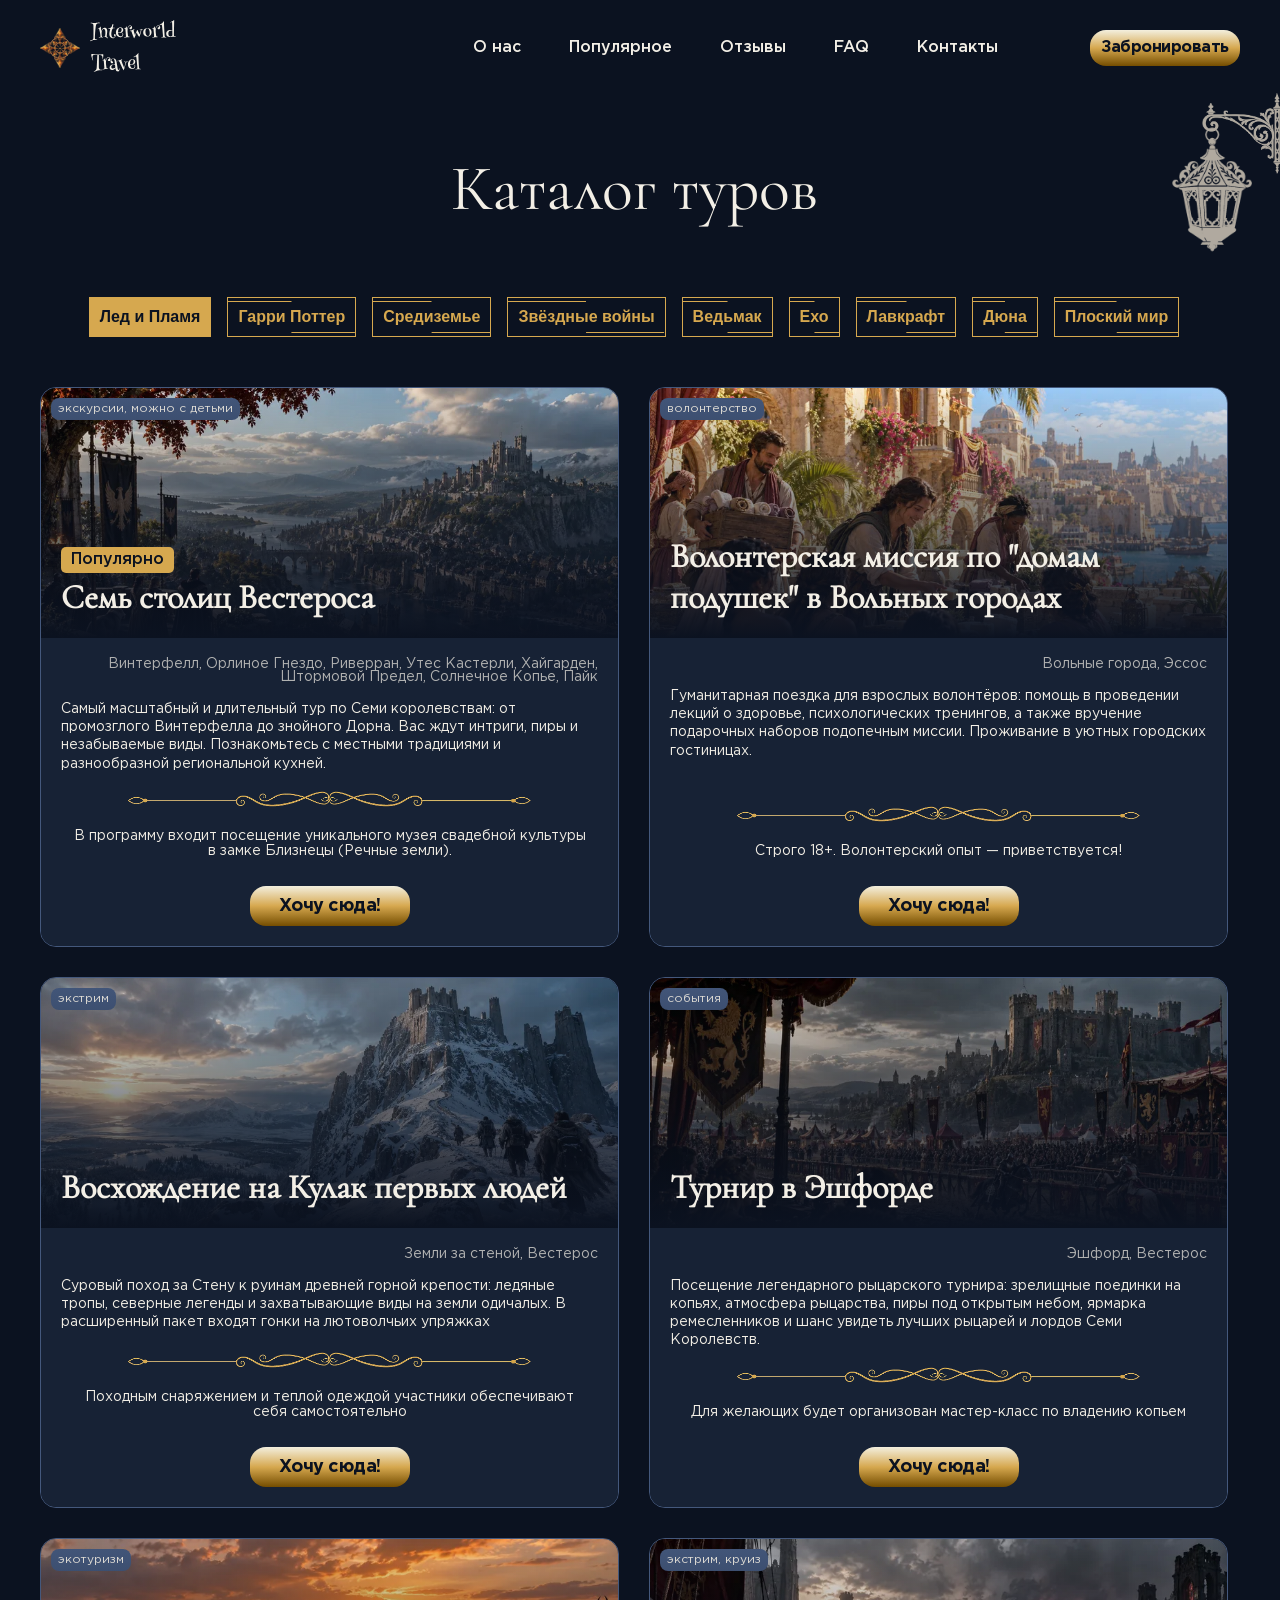
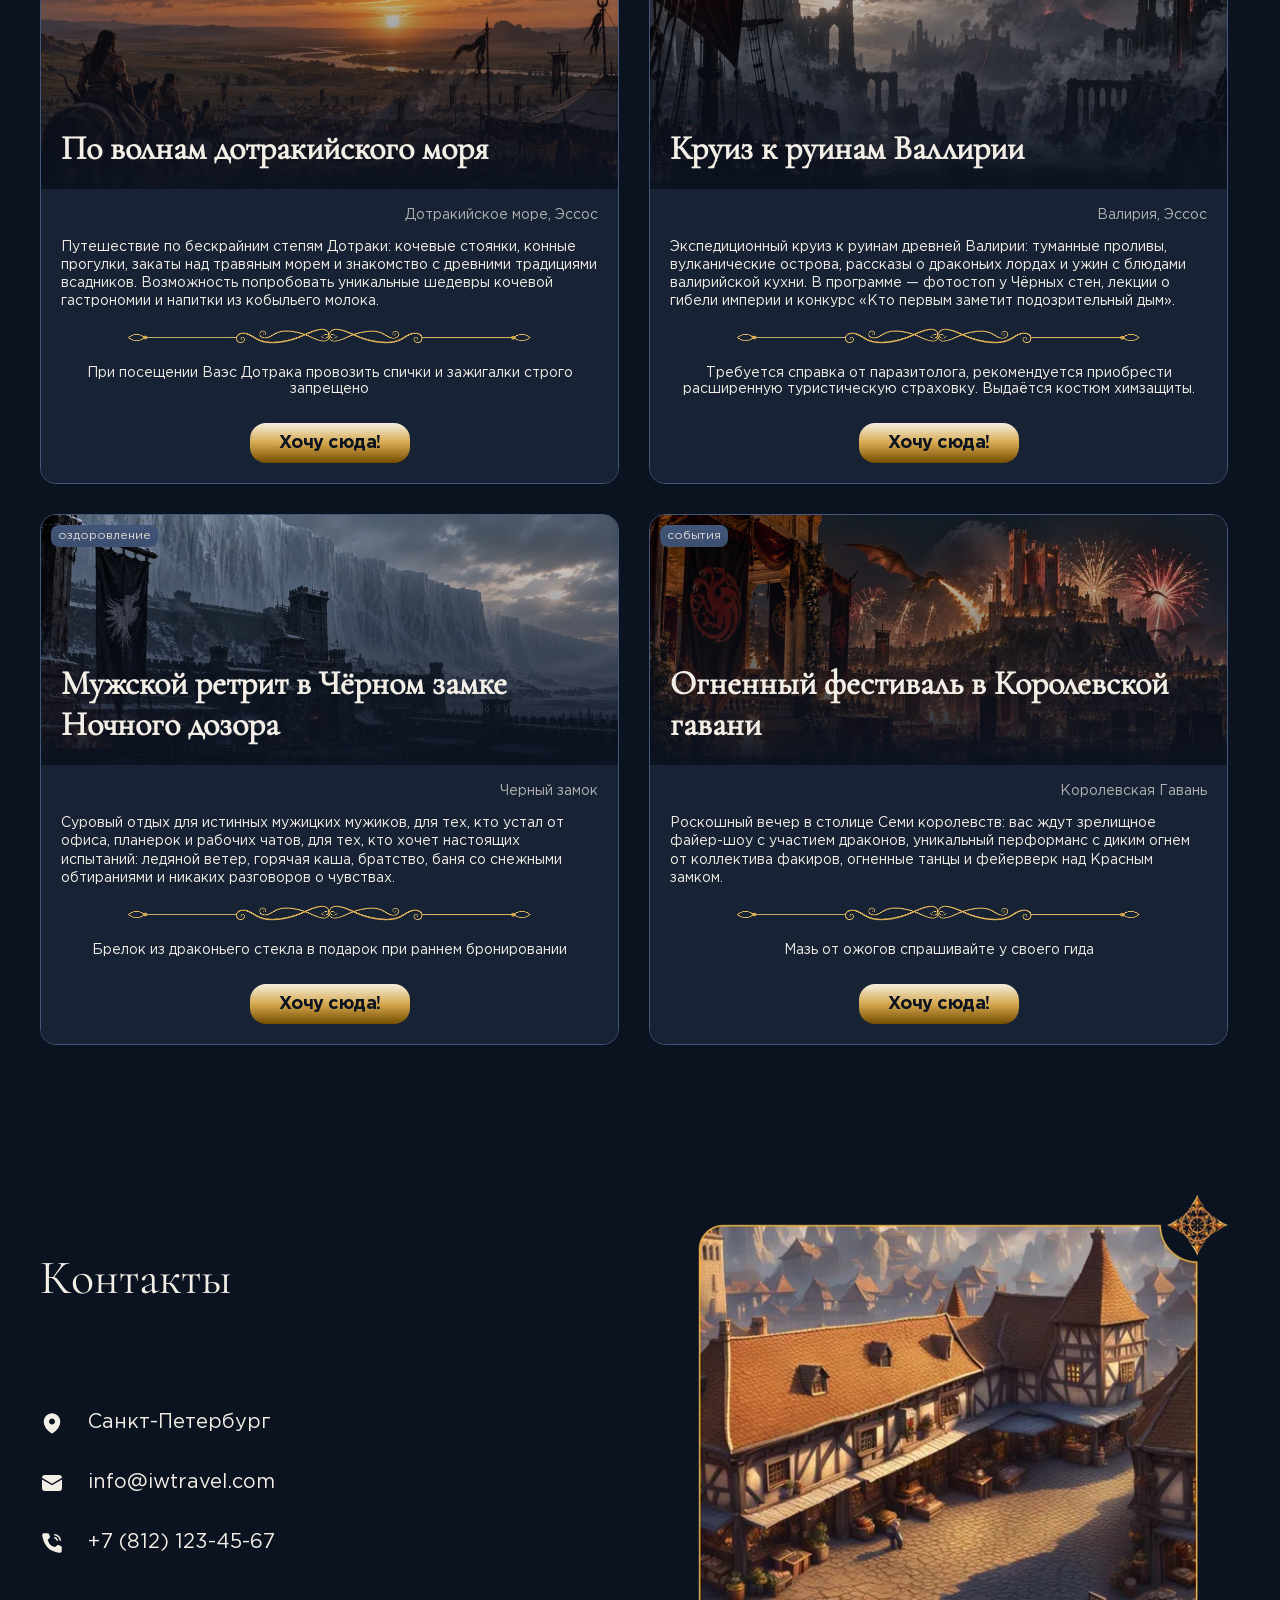
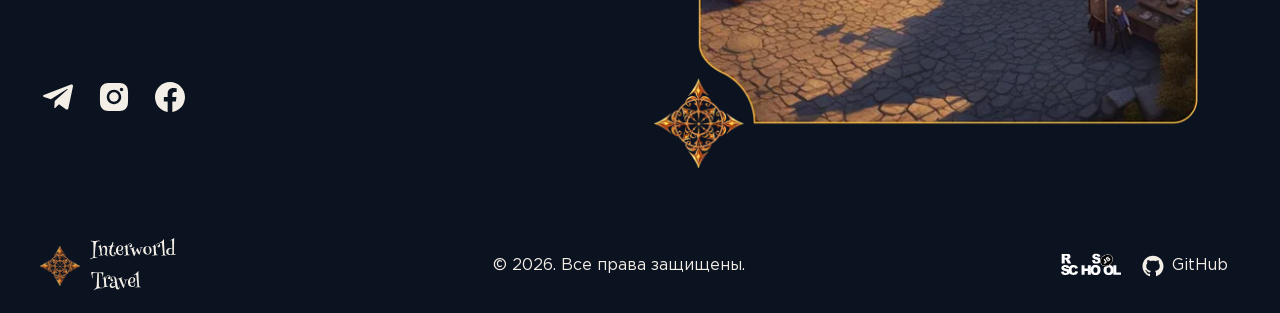
==== commit d80c12d6: "fix: fix z-index in header btn" ====
--- a/tours.html
+++ b/tours.html
@@ -11,7 +11,9 @@
   <meta property="og:title" content="Interworld Travel — путешествия, о которых вы мечтали">
   <meta property="og:description" content="Авторские туры по вымышленным мирам: от Средиземья до далекой галактики">
   <meta property="og:url" content="https://milarut.github.io/rsschool-landing-page/">
-  <meta property="og:image" content="https://milarut.github.io/rsschool-landing-page/assets/img/about-img.png">
+  <meta property="og:image" content="https://milarut.github.io/rsschool-landing-page/assets/img/og-img.png">
+  <meta property="og:image:width" content="1200">
+  <meta property="og:image:height" content="630">
   <meta property="og:site_name" content="Interworld Travel">
 
   <link rel="icon" type="image/png" href="./assets/favicon/favicon-96x96.png" sizes="96x96">
@@ -74,9 +76,9 @@
                 <a class="nav__link nav__link--anchor" href="#contacts">Контакты</a>
               </li>
               <li class="nav__item">
-                <button class="nav__link success-btn btn btn--primary">
+                <a class="nav__link-btn success-btn btn btn--primary">
                   <span>Забронировать</span>
-                </button>
+                </a>
               </li>
             </ul>
           </nav>
--- a/assets/css/tours.css
+++ b/assets/css/tours.css
@@ -83,7 +83,7 @@
 body {
   font-family: var(--font-main);
   font-size: var(--font-size-base);
-  min-height: 100vh;
+  min-height: 100dvh;
 }
 
 body {
@@ -104,7 +104,7 @@
   position: relative;
   display: flex;
   flex-direction: column;
-  min-height: 100vh;
+  min-height: 100dvh;
   min-height: calc(100 * var(--vh, 1vh));
 }
 
@@ -222,7 +222,8 @@
 
 .btn span,
 .btn svg {
-  z-index: 10;
+  position: relative;
+  z-index: 100;
   pointer-events: none;
 }
 
@@ -246,10 +247,7 @@
   height: 100%;
   background-color: var(--accent);
   transition: transform var(--transition);
-}
-
-.btn--primary:hover::after {
-  transform: translateY(-100%);
+  pointer-events: none;
 }
 
 .btn--secondary {
@@ -260,10 +258,6 @@
 
 .btn--secondary span {
   padding-bottom: 2px;
-}
-
-.btn--secondary:hover {
-  color: var(--accent-bright);
 }
 
 .header {
@@ -273,7 +267,7 @@
   translate: -50% 0;
   width: 100%;
   background-color: rgba(11, 18, 32, 0.6);
-  z-index: 100;
+  z-index: 200;
   transition: background-color var(--transition);
 }
 
@@ -312,11 +306,6 @@
   outline: none;
 }
 
-.header__theme-switcher:hover .lamp {
-  animation: swing 2s ease-in-out 1;
-  transform-origin: 50% 0;
-}
-
 .header__theme-switcher img {
   filter: invert(0.7);
 }
@@ -339,10 +328,6 @@
   align-items: center;
   gap: 10px;
   transition: opacity var(--transition);
-}
-
-.logo:hover {
-  opacity: 0.7;
 }
 
 .logo__img {
@@ -380,11 +365,7 @@
   display: flex;
 }
 
-.nav__link:hover {
-  color: var(--accent);
-}
-
-.nav__link.btn {
+.nav__link-btn {
   min-width: 150px;
   margin-left: 60px;
   padding: 10px 10px;
@@ -442,15 +423,6 @@
   bottom: 3px;
   right: 0;
   transform-origin: right;
-}
-
-.tours__tabs-btn:hover::before,
-.tours__tabs-btn:hover::after {
-  transform: scale(1, 1);
-}
-
-.tours__tabs-btn:hover {
-  background-color: rgba(214, 168, 79, 0.1);
 }
 
 .tours__tabs-btn.is-active {
@@ -479,10 +451,6 @@
 
 .tours__item.is-hidden {
   display: none;
-}
-
-.tours__item:hover {
-  box-shadow: 0 0 20px rgba(207, 207, 207, 0.2);
 }
 
 .tours__image {
@@ -595,12 +563,6 @@
   transition: transform var(--transition);
 }
 
-@media (hover: hover) {
-  .tours__item:hover .tours__parameters {
-    transform: translateX(0);
-  }
-}
-
 .tours__parameter {
   display: flex;
   align-items: center;
@@ -717,11 +679,6 @@
   transition: color var(--transition);
 }
 
-.contacts__link:hover span,
-.contacts__link:hover svg {
-  color: var(--accent);
-}
-
 .socials__list {
   display: flex;
   gap: 20px;
@@ -738,10 +695,6 @@
 .socials__item a {
   color: var(--text-primary);
   transition: color var(--transition);
-}
-
-.socials__item a:hover {
-  color: var(--accent)
 }
 
 .socials__item a,
@@ -772,20 +725,12 @@
   transition: opacity var(--transition);
 }
 
-.footer__rsschool:hover {
-  opacity: 0.7;
-}
-
 .footer__github {
   display: flex;
   align-items: center;
   gap: 7px;
   color: var(--text-primary);
   transition: color var(--transition);
-}
-
-.footer__github:hover {
-  color: var(--accent)
 }
 
 /* Modal */
@@ -817,7 +762,9 @@
   flex-direction: column;
   width: 100%;
   max-width: 900px;
-  max-height: 100vh;
+  width: 90vw;
+  max-width: 1200px;
+  max-height: 100dvh;
   gap: var(--spacing-lg);
   background-color: var(--bg-secondary);
   border: 1px solid var(--border-dark);
@@ -827,6 +774,14 @@
   transform: scale(0);
   transition: transform 0.3s ease-in;
   overflow-y: auto;
+  scrollbar-width: none;
+  -ms-overflow-style: none;
+}
+
+.modal__content::-webkit-scrollbar {
+  display: none;
+  width: 0;
+  height: 0;
 }
 
 .modal.is-active {
@@ -848,12 +803,6 @@
   width: 40px;
   height: 40px;
   transition: opacity var(--transition);
-}
-
-@media (hover: hover) {
-  .modal__close-btn:hover {
-    opacity: 0.7;
-  }
 }
 
 .modal__close-btn::before,
@@ -890,8 +839,10 @@
 
 .modal__params {
   display: flex;
-  flex-direction: column;
-  gap: var(--spacing-sm);
+  justify-content: space-between;
+  flex-wrap: wrap;
+  gap: var(--spacing-md);
+  padding: 0 20px;
 }
 
 .modal__info {
@@ -1009,13 +960,6 @@
   transition: all var(--transition);
 }
 
-@media (hover: hover) {
-  label:has(input[type="radio"]):hover span {
-    background-color: rgba(214, 168, 79, 0.7);
-    color: var(--bg-main);
-  }
-}
-
 label:has(input[type="radio"]:checked) span {
   background-color: var(--accent);
   color: var(--bg-main);
@@ -1051,6 +995,7 @@
 }
 
 #success-modal .modal__content {
+  max-width: 900px;
   text-align: center;
   align-items: center;
 }
@@ -1071,12 +1016,6 @@
   text-underline-offset: 3px;
 }
 
-@media (hover: hover) {
-  #success-modal a:hover {
-    opacity: 0.7;
-  }
-}
-
 .modal__logo {
   width: 150px;
   height: 150px;
@@ -1111,10 +1050,6 @@
 
 body.light .nav__link {
   color: var(--bg-main);
-}
-
-body.light .nav__link:hover {
-  color: var(--hover-blue);
 }
 
 body.light .header__theme-switcher img {
@@ -1157,16 +1092,8 @@
   background-color: var(--bg-secondary);
 }
 
-body.light .btn--primary:hover {
-  color: var(--text-primary);  
-}
-
 body.light .btn--secondary {
   color: var(--bg-main);
-}
-
-body.light .btn--secondary:hover {
-  color: var(--hover-blue);
 }
 
 body.light .footer__rsschool {
@@ -1178,10 +1105,6 @@
   color: var(--bg-secondary);
 }
 
-body.light .tours__tabs-btn:hover {
-  background-color: rgba(59, 80, 116, 0.2);
-}
-
 body.light .tours__tabs-btn.is-active {
   background-color: var(--bg-secondary);
   color: var(--text-primary);
@@ -1190,10 +1113,6 @@
 body.light .tours__tabs-btn::before, 
 body.light .tours__tabs-btn::after {
   background-color: var(--bg-secondary);
-}
-
-body.light .tours__item:hover {
-  box-shadow: 0 0 20px rgba(23, 34, 53, 0.2);
 }
 
 body.light .tours__tags {
@@ -1229,13 +1148,6 @@
   color: var(--bg-main);
 }
 
-body.light .contacts__link:hover span,
-body.light .contacts__link:hover svg,
-body.light .socials__item a:hover,
-body.light .footer__github:hover {
-  color: var(--hover-blue);
-}
-
 body.light .footer__rsschool {
   filter: invert(0);
 }
@@ -1288,19 +1200,6 @@
   color: var(--border-dark);
 }
   
-@media (hover: hover) {
-  body.light label:has(input[type="radio"]):hover span {
-    background-color: rgba(59, 80, 116, 0.3);
-    color: var(--bg-main);
-  }
-
-  body.light label:has(input[type="radio"]:checked):hover span {
-    background-color: var(--hover-blue);
-    border-color: var(--hover-blue);
-    color: var(--text-primary);
-  }
-}
-
 /* Mobile */
 
 @media (max-width: 1024px) {
@@ -1313,7 +1212,7 @@
     font-size: 14px;
   }
   
-  .nav__link.btn {
+  .nav__link-btn {
     margin: 0;
   }
 
@@ -1325,6 +1224,12 @@
   .tours__parameter {
     flex-direction: row;
   }
+
+  .modal__params {
+    flex-direction: column;    
+    gap: var(--spacing-sm);
+    padding: 0;
+  }
 }
 
 @media (max-width: 768px) {
@@ -1334,6 +1239,14 @@
 
   body::-webkit-scrollbar {
     display: none;
+  }
+  
+  ::-webkit-scrollbar-track {
+    display: none;
+  }
+  
+  ::-webkit-scrollbar-thumb {
+    display: none;    
   }
 
   .container {
@@ -1406,7 +1319,7 @@
     top: 0;
     left: 0;
     width: 100%;
-    height: 100vh;
+    height: 100dvh;
     background-color: var(--bg-main);
     padding-top: 120px;
     z-index: 100;
@@ -1426,7 +1339,7 @@
     justify-content: center;
   }
 
-  .nav__link.btn {
+  .nav__link-btn {
     margin: 0 auto;
     padding: 16px;
   }
@@ -1512,6 +1425,7 @@
   }
 
   .modal__content {
+    width: 100%;
     padding: 50px 20px 30px;
   }
 
@@ -1564,6 +1478,121 @@
   }
 }
 
+/* Hover */
+
+@media (hover:hover) {
+  .btn--primary:hover::after {
+    transform: translateY(-100%);
+  }
+  
+  .btn--secondary:hover {
+    color: var(--accent-bright);
+  }
+  
+  .header__theme-switcher:hover .lamp {
+    animation: swing 2s ease-in-out 1;
+    transform-origin: 50% 0;
+  }
+
+  .logo:hover {
+    opacity: 0.7;
+  }
+  
+  .nav__link:hover {
+    color: var(--accent);
+  }
+  
+  .tours__tabs-btn:hover::before,
+  .tours__tabs-btn:hover::after {
+    transform: scale(1, 1);
+  }
+  
+  .tours__tabs-btn:hover {
+   background-color: rgba(214, 168, 79, 0.1);
+  }
+  
+  .tours__item:hover {
+    box-shadow: 0 0 20px rgba(207, 207, 207, 0.2);
+  }
+
+  .tours__item:hover .tours__parameters {
+    transform: translateX(0);
+  }
+
+  .contacts__link:hover span,
+  .contacts__link:hover svg {
+    color: var(--accent);
+  }
+
+  .socials__item a:hover {
+    color: var(--accent)
+  }
+
+  .footer__rsschool:hover {
+    opacity: 0.7;
+  }
+  
+  .footer__github:hover {
+    color: var(--accent)
+  }
+
+  .modal__close-btn:hover {
+    opacity: 0.7;
+  }
+
+  label:has(input[type="radio"]):hover span {
+    background-color: rgba(214, 168, 79, 0.7);
+    color: var(--bg-main);
+  }
+  
+  #success-modal a:hover {
+    opacity: 0.7;
+  }
+
+  body.light .nav__link:hover {
+   color: var(--hover-blue);
+  }
+  
+  body.light .btn--primary:hover {
+    color: var(--text-primary);  
+  }
+  
+  body.light .btn--secondary:hover {
+    color: var(--hover-blue);
+  }
+  
+  body.light .tours__tabs-btn:hover {
+    background-color: rgba(59, 80, 116, 0.2);
+  }
+  
+  body.light .tours__item:hover {
+    box-shadow: 0 0 20px rgba(23, 34, 53, 0.2);
+  }
+  
+  body.light .contacts__link:hover span,
+  body.light .contacts__link:hover svg,
+  body.light .socials__item a:hover,
+  body.light .footer__github:hover {
+    color: var(--hover-blue);
+  }
+  
+  body.light label:has(input[type="radio"]):hover span {
+    background-color: rgba(59, 80, 116, 0.3);
+    color: var(--bg-main);
+  }
+
+  body.light label:has(input[type="radio"]:checked):hover span {
+    background-color: var(--hover-blue);
+    border-color: var(--hover-blue);
+    color: var(--text-primary);
+  }
+
+
+
+}
+
+/* Animations */
+
 @keyframes swing {
   0% {
     transform: rotate(0deg);
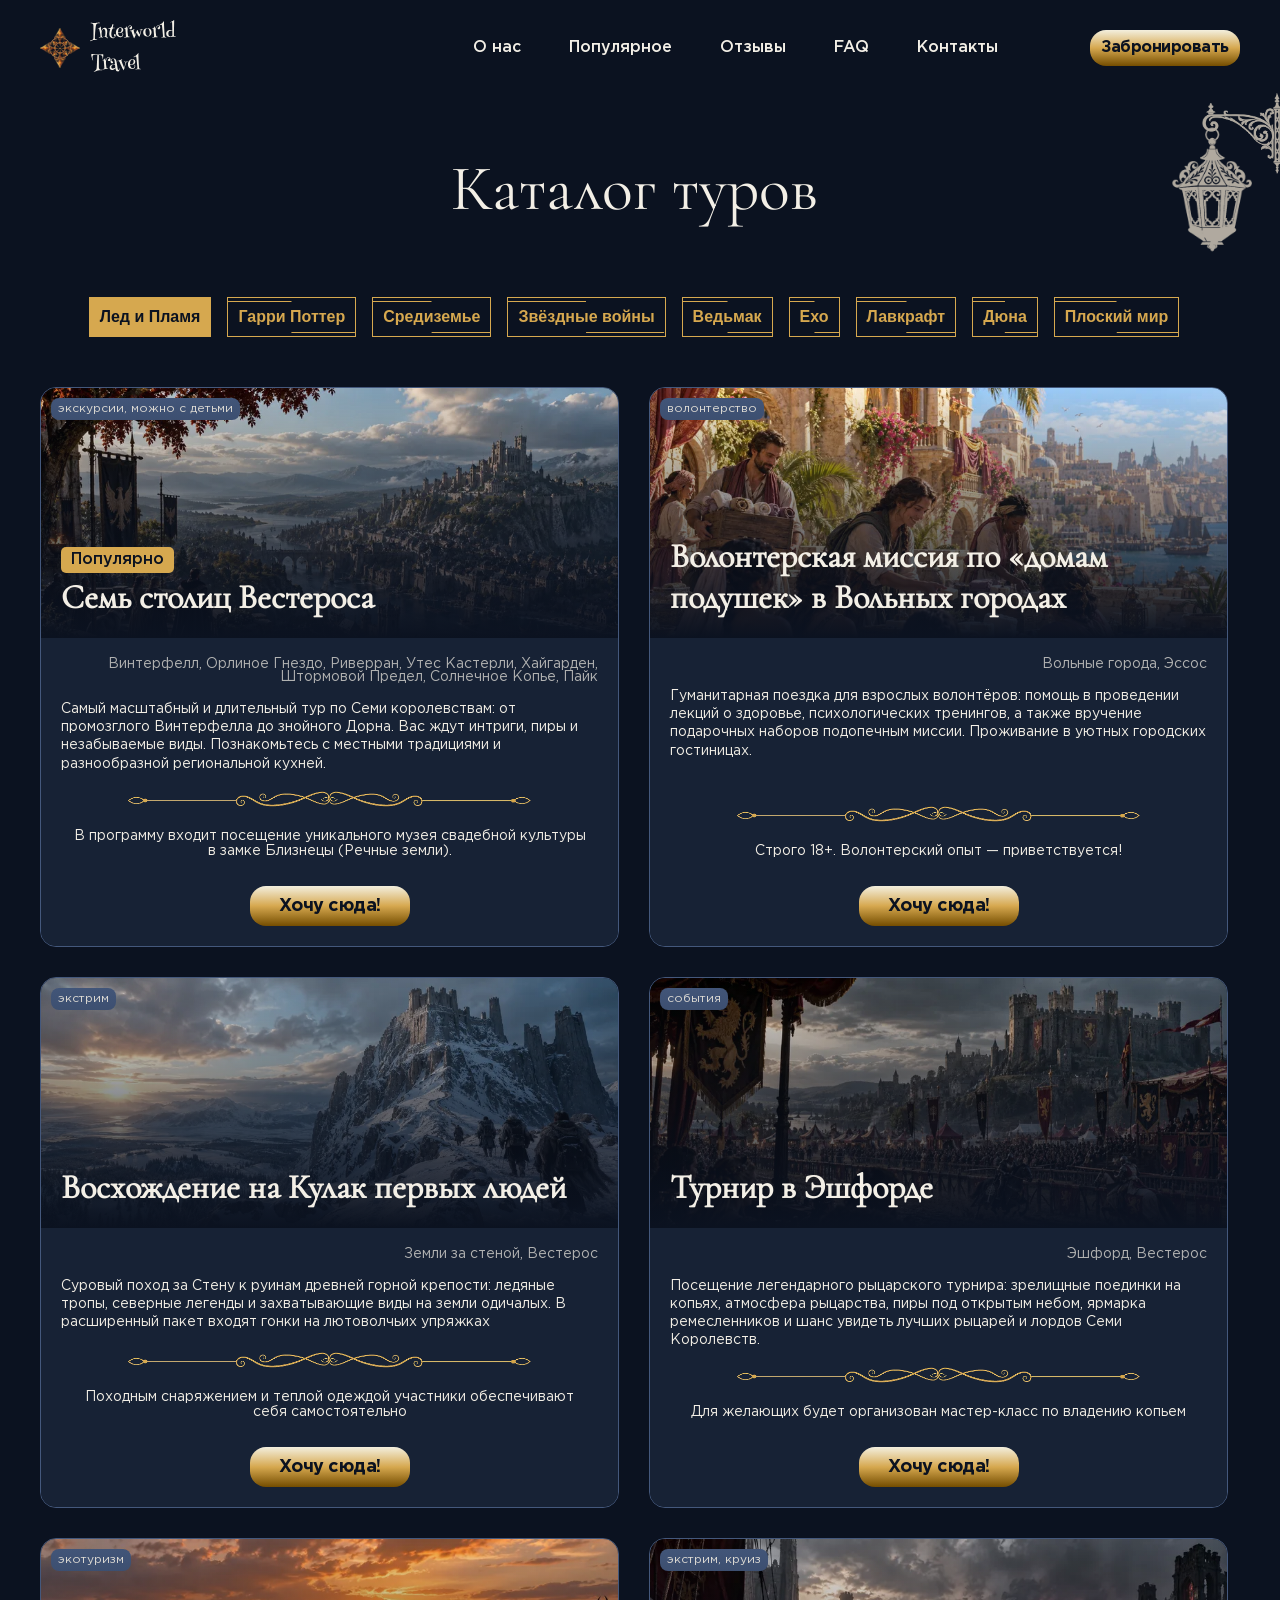
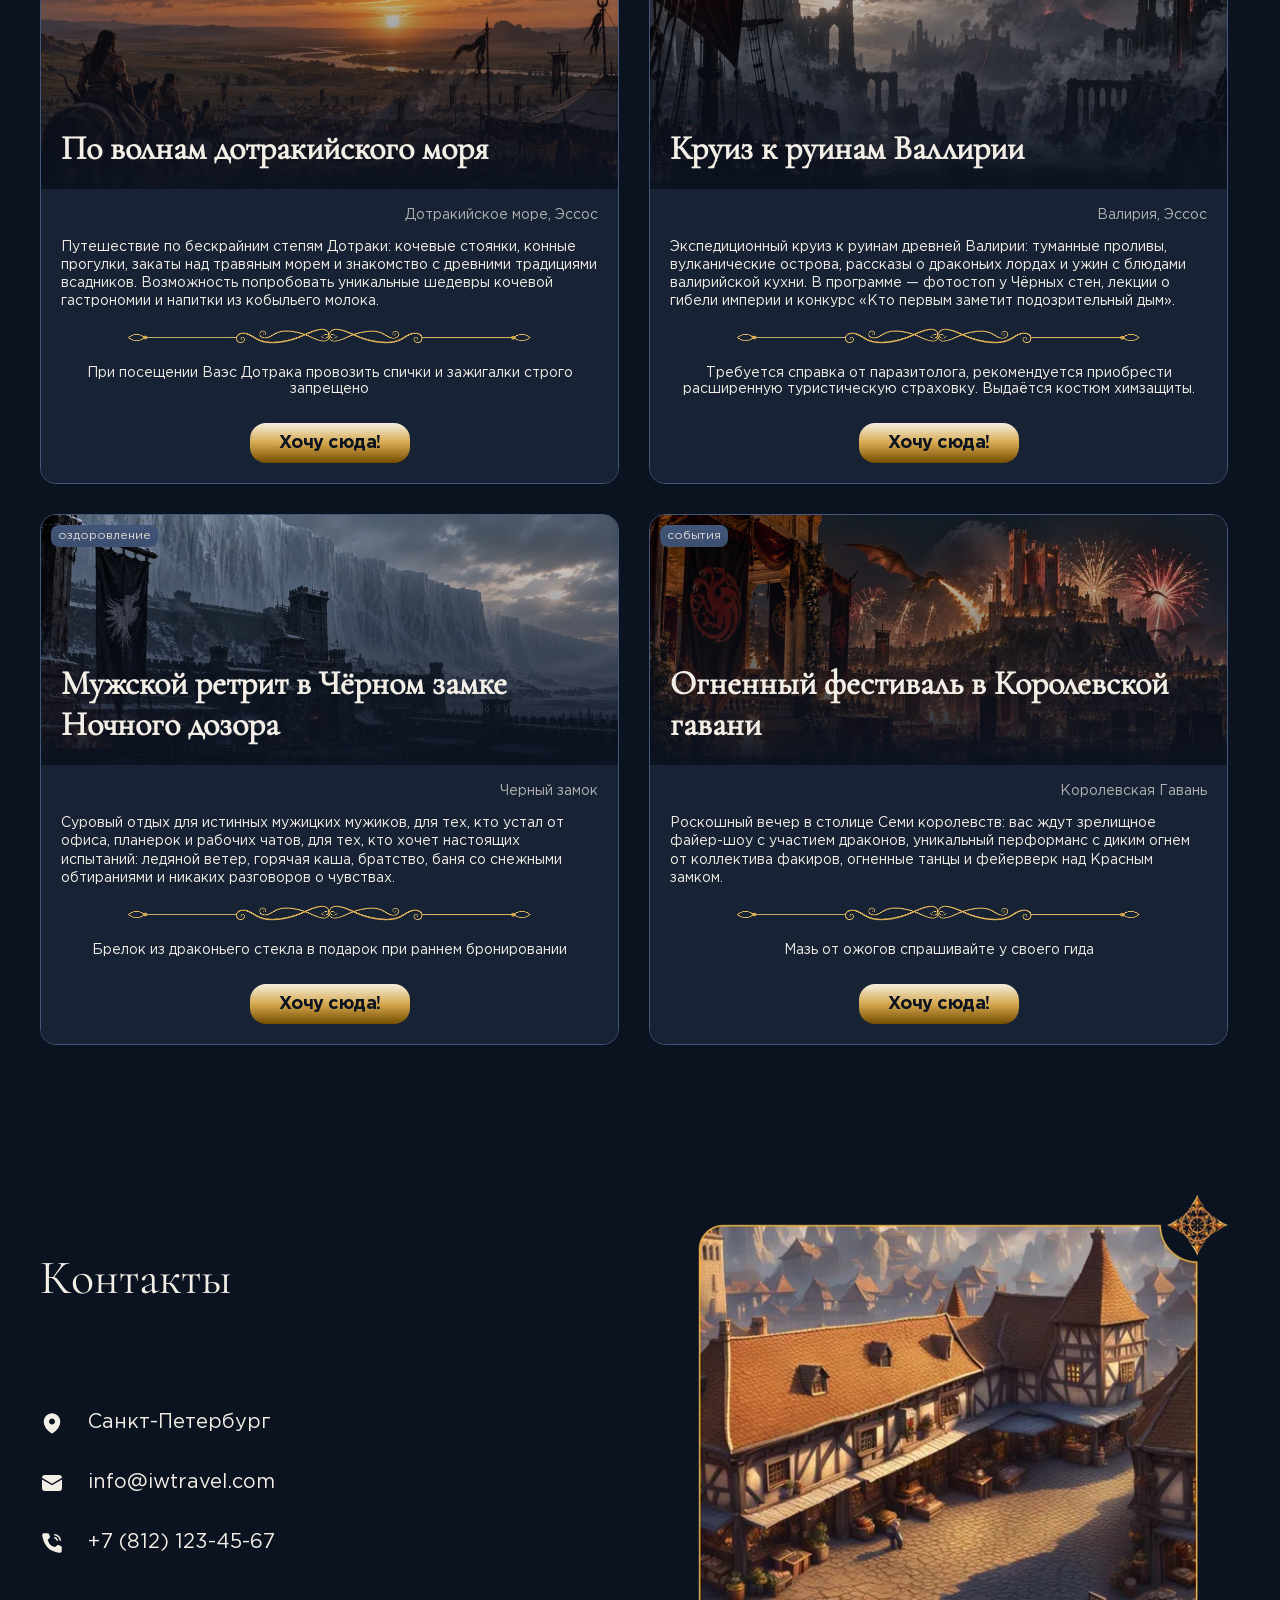
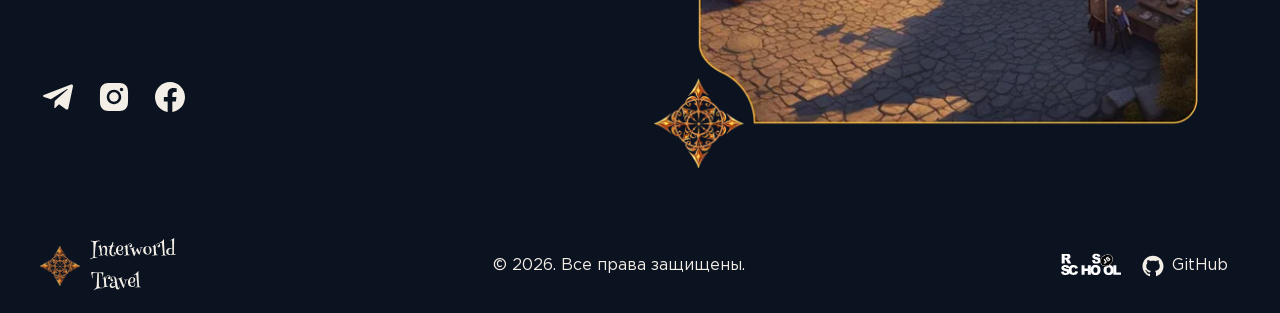
==== commit c9bc00a8: "fix: ix paths for favicons and webmanifest, add accessibility for nav btn, socials and modal close b" ====
--- a/tours.html
+++ b/tours.html
@@ -17,10 +17,10 @@
   <meta property="og:site_name" content="Interworld Travel">
 
   <link rel="icon" type="image/png" href="./assets/favicon/favicon-96x96.png" sizes="96x96">
-  <link rel="icon" type="image/svg+xml" href="./assets/favicon//favicon.svg">
+  <link rel="icon" type="image/svg+xml" href="./assets/favicon/favicon.svg">
   <link rel="shortcut icon" href="/favicon.ico">
-  <link rel="apple-touch-icon" sizes="180x180" href="./assets/favicon//apple-touch-icon.png">
-  <link rel="manifest" href="./assets/favicon//site.webmanifest">
+  <link rel="apple-touch-icon" sizes="180x180" href="./assets/favicon/apple-touch-icon.png">
+  <link rel="manifest" href="./assets/favicon/site.webmanifest">
 
   <link rel="preload" href="./assets/fonts/CormorantGaramond-Regular.woff2" type="font/woff2" as="font"
     crossorigin="anonymous">
@@ -55,7 +55,8 @@
             <img class="hanger" src="./assets/img/hanger.webp" alt="" aria-hidden="true">
             <span class="header__theme-switcher-bg"></span>
           </button>
-          <button class="header__menu-toggle js-dropdown-trigger" data-id="#nav" aria-label="Открыть меню">
+          <button class="header__menu-toggle js-dropdown-trigger" aria-label="Открыть меню" aria-expanded="false"
+            aria-controls="nav">
             <span></span>
           </button>
           <nav class="header__nav nav">
@@ -103,43 +104,27 @@
           <div class="tours__content">
             <ul class="tours__list list-reset" id="skeleton">
               <li class="tours__item">
-                <div class="tours__image">
-                  <h2 class="tours__name"></h2>
+                <div class="tours__image"></div>
+                <div class="tours__info">
+                  <p class="tours__btn btn btn--primary"><span></span></p>
                 </div>
+              </li>
+              <li class="tours__item">
+                <div class="tours__image"></div>
                 <div class="tours__info">
-                  <span class="tours__location"></span>
-                  <p class="tours__description"></p>
-                  <p class="tours__btn btn btn--primary"><span></span></з>
+                  <p class="tours__btn btn btn--primary"><span></span></p>
                 </div>
               </li>
               <li class="tours__item">
-                <div class="tours__image">
-                  <h2 class="tours__name"></h2>
+                <div class="tours__image"></div>
+                <div class="tours__info">
+                  <p class="tours__btn btn btn--primary"><span></span></p>
                 </div>
+              </li>
+              <li class="tours__item">
+                <div class="tours__image"></div>
                 <div class="tours__info">
-                  <span class="tours__location"></span>
-                  <p class="tours__description"></p>
-                  <p class="tours__btn btn btn--primary"><span></span></з>
-                </div>
-              </li>
-              <li class="tours__item">
-                <div class="tours__image">
-                  <h2 class="tours__name"></h2>
-                </div>
-                <div class="tours__info">
-                  <span class="tours__location"></span>
-                  <p class="tours__description"></p>
-                  <p class="tours__btn btn btn--primary"><span></span></з>
-                </div>
-              </li>
-              <li class="tours__item">
-                <div class="tours__image">
-                  <h2 class="tours__name"></h2>
-                </div>
-                <div class="tours__info">
-                  <span class="tours__location"></span>
-                  <p class="tours__description"></p>
-                  <p class="tours__btn btn btn--primary"><span></span></з>
+                  <p class="tours__btn btn btn--primary"><span></span></p>
                 </div>
               </li>
             </ul>
@@ -168,7 +153,7 @@
                   </a>
                 </li>
                 <li class="contacts__item">
-                  <a href="mailto:info@mezhdu-mirye.ru" class="contacts__link">
+                  <a href="mailto:info@iwtravel.com" class="contacts__link">
                     <svg width="24" height="24" viewBox="0 0 24 24" fill="none" xmlns="http://www.w3.org/2000/svg">
                       <path fill-rule="evenodd" clip-rule="evenodd"
                         d="M22 6.86L12 12.635L2 6.86V6.75C2.00132 6.02106 2.29148 5.32236 2.80692 4.80692C3.32236 4.29148 4.02106 4.00132 4.75 4H19.25C19.9789 4.00132 20.6776 4.29148 21.1931 4.80692C21.7085 5.32236 21.9987 6.02106 22 6.75V6.86ZM2 8.59L12 14.365V14.37L22 8.595V17.245C21.9987 17.9739 21.7085 18.6726 21.1931 19.1881C20.6776 19.7035 19.9789 19.9937 19.25 19.995H4.75C4.02106 19.9937 3.32236 19.7035 2.80692 19.1881C2.29148 18.6726 2.00132 17.9739 2 17.245V8.59Z"
@@ -194,7 +179,7 @@
               <div class="contacts__socials socials">
                 <ul class="socials__list list-reset">
                   <li class="socials__item">
-                    <a href="#">
+                    <a href="#" aria-label="Telegram" rel="nofollow noopener noreferrer">
                       <svg width="24" height="24" viewBox="0 0 24 24" fill="none" xmlns="http://www.w3.org/2000/svg">
                         <path
                           d="M20.665 3.717L2.935 10.554C1.725 11.04 1.732 11.715 2.713 12.016L7.265 13.436L17.797 6.791C18.295 6.488 18.75 6.651 18.376 6.983L9.843 14.684H9.841L9.843 14.685L9.529 19.377C9.989 19.377 10.192 19.166 10.45 18.917L12.661 16.767L17.26 20.164C18.108 20.631 18.717 20.391 18.928 19.379L21.947 5.151C22.256 3.912 21.474 3.351 20.665 3.717Z"
@@ -203,7 +188,7 @@
                     </a>
                   </li>
                   <li class="socials__item">
-                    <a href="#">
+                    <a href="#" aria-label="Instagram" rel="nofollow noopener noreferrer">
                       <svg width="24" height="24" viewBox="0 0 24 24" fill="none" xmlns="http://www.w3.org/2000/svg">
                         <path
                           d="M12 8.87578C10.2797 8.87578 8.87579 10.2797 8.87579 12C8.87579 13.7203 10.2797 15.1242 12 15.1242C13.7203 15.1242 15.1242 13.7203 15.1242 12C15.1242 10.2797 13.7203 8.87578 12 8.87578ZM21.3703 12C21.3703 10.7062 21.382 9.42422 21.3094 8.13281C21.2367 6.63281 20.8945 5.30156 19.7977 4.20469C18.6984 3.10547 17.3695 2.76562 15.8695 2.69297C14.5758 2.62031 13.2938 2.63203 12.0023 2.63203C10.7086 2.63203 9.42657 2.62031 8.13516 2.69297C6.63516 2.76562 5.30391 3.10781 4.20704 4.20469C3.10782 5.3039 2.76797 6.63281 2.69532 8.13281C2.62266 9.42656 2.63438 10.7086 2.63438 12C2.63438 13.2914 2.62266 14.5758 2.69532 15.8672C2.76797 17.3672 3.11016 18.6984 4.20704 19.7953C5.30625 20.8945 6.63516 21.2344 8.13516 21.307C9.42891 21.3797 10.7109 21.368 12.0023 21.368C13.2961 21.368 14.5781 21.3797 15.8695 21.307C17.3695 21.2344 18.7008 20.8922 19.7977 19.7953C20.8969 18.6961 21.2367 17.3672 21.3094 15.8672C21.3844 14.5758 21.3703 13.2937 21.3703 12ZM12 16.807C9.33985 16.807 7.19297 14.6602 7.19297 12C7.19297 9.33984 9.33985 7.19297 12 7.19297C14.6602 7.19297 16.807 9.33984 16.807 12C16.807 14.6602 14.6602 16.807 12 16.807ZM17.0039 8.11875C16.3828 8.11875 15.8813 7.61719 15.8813 6.99609C15.8813 6.375 16.3828 5.87344 17.0039 5.87344C17.625 5.87344 18.1266 6.375 18.1266 6.99609C18.1268 7.14357 18.0978 7.28964 18.0415 7.42593C17.9851 7.56222 17.9024 7.68606 17.7982 7.79034C17.6939 7.89463 17.57 7.97731 17.4338 8.03367C17.2975 8.09002 17.1514 8.11893 17.0039 8.11875Z"
@@ -212,7 +197,7 @@
                     </a>
                   </li>
                   <li class="socials__item">
-                    <a href="#">
+                    <a href="#" aria-label="Facebook" rel="nofollow noopener noreferrer">
                       <svg width="24" height="24" viewBox="0 0 24 24" fill="none" xmlns="http://www.w3.org/2000/svg">
                         <path
                           d="M11.9929 2C6.46824 2 2 6.5 2 12.0571C2 17.0714 5.65453 21.2429 10.4368 22V14.9714H7.89579V12.0571H10.4368V9.84286C10.4368 7.31429 11.9358 5.92857 14.2056 5.92857C15.3048 5.92857 16.4468 6.12857 16.4468 6.12857V8.6H15.1906C13.9486 8.6 13.5632 9.37143 13.5632 10.1714V12.0571H16.3326L15.8901 14.9714H13.5632V22C18.3455 21.2429 22 17.0857 22 12.0571C22 6.5 17.5318 2 12.0071 2H11.9929Z"
@@ -264,11 +249,11 @@
 
   <div class="modal modal--preload" id="order-modal">
     <div class="modal__content">
-      <button class="modal__close-btn"></button>
+      <button class="modal__close-btn" aria-label="Закрыть"></button>
       <div class="modal__top">
         <div class="modal__sidebar">
           <div class="modal__image">
-            <img src="" alt="" width="600" height="400">
+            <img src="./assets/img/logo.svg" alt="" width="600" height="400">
           </div>
           <div class="modal__params">
             <div class="tours__parameter">
@@ -338,7 +323,7 @@
 
   <div class="modal modal--preload" id="success-modal">
     <div class="modal__content">
-      <button class="modal__close-btn"></button>
+      <button class="modal__close-btn" aria-label="Закрыть"></button>
       <h2>Спасибо за вашу заявку!</h2>
       <p>Мы свяжемся с&nbsp;вами по&nbsp;тайному телепатическому каналу для&nbsp;обсуждения деталей поездки.</p>
       <div class="modal__logo">
--- a/assets/css/tours.css
+++ b/assets/css/tours.css
@@ -299,11 +299,6 @@
 
 .header__theme-switcher.is-transformed {
   transform: scale(0.5) translate(67px, -90px);
-}
-
-.header__theme-switcher:focus,
-.header__theme-switcher:focus-visible {
-  outline: none;
 }
 
 .header__theme-switcher img {
